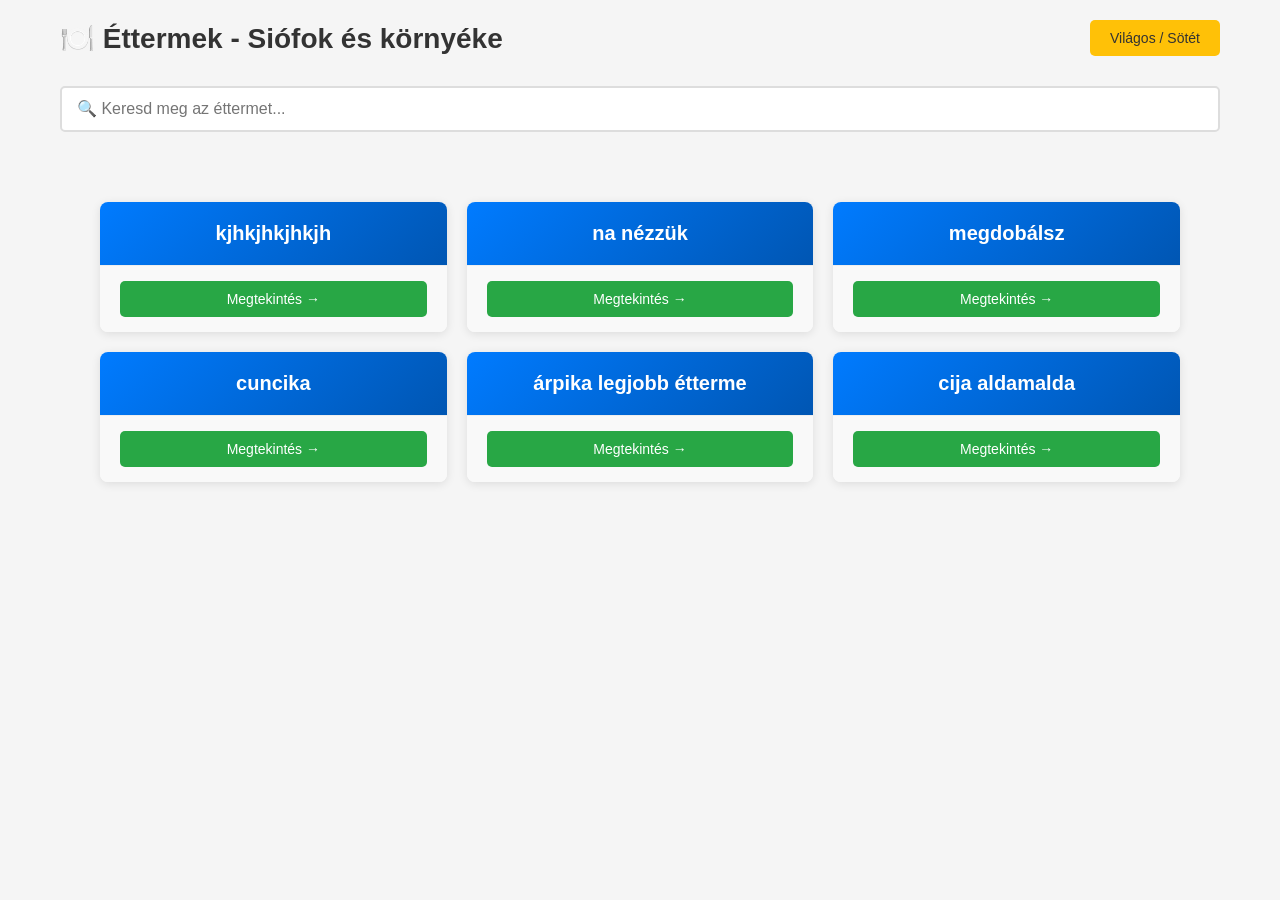
==== index.html @ 2e68f977 "Add files via upload" ====
<!DOCTYPE html>
<html lang="hu">
<head>
    <meta charset="UTF-8">
    <meta name="viewport" content="width=device-width, initial-scale=1.0">
    <title>Éttermek</title>
    <style>
        * {
            margin: 0;
            padding: 0;
            box-sizing: border-box;
        }

        body {
            font-family: 'Segoe UI', Tahoma, Geneva, Verdana, sans-serif;
            background-color: #f5f5f5;
            color: #333;
            transition: background-color 0.3s ease, color 0.3s ease;
        }

        body.dark-mode {
            background-color: #1e1e1e;
            color: #f5f5f5;
        }

        .container {
            max-width: 1200px;
            margin: 0 auto;
            padding: 20px;
        }

        .header {
            display: flex;
            justify-content: space-between;
            align-items: center;
            margin-bottom: 30px;
            gap: 10px;
        }

        .header h1 {
            font-size: 28px;
        }

        .button-group {
            display: flex;
            gap: 10px;
        }

        button {
            padding: 10px 20px;
            border: none;
            border-radius: 5px;
            cursor: pointer;
            font-size: 14px;
            transition: background-color 0.3s ease;
        }

        .btn-warning {
            background-color: #ffc107;
            color: #333;
        }

        .btn-warning:hover {
            background-color: #e0a800;
        }

        body.dark-mode .btn-warning {
            background-color: #444;
            color: #ffc107;
        }

        body.dark-mode .btn-warning:hover {
            background-color: #555;
        }

        .search-container {
            margin-bottom: 30px;
        }

        .search-input {
            width: 100%;
            padding: 12px 15px;
            font-size: 16px;
            border: 2px solid #ddd;
            border-radius: 5px;
            transition: border-color 0.3s ease;
        }

        body.dark-mode .search-input {
            background-color: #333;
            border-color: #444;
            color: #f5f5f5;
        }

        .search-input:focus {
            outline: none;
            border-color: #007bff;
        }

        .restaurants-grid {
            display: grid;
            grid-template-columns: repeat(auto-fill, minmax(300px, 1fr));
            gap: 20px;
            margin-bottom: 30px;
        }

        .restaurant-card {
            background: white;
            border-radius: 8px;
            overflow: hidden;
            box-shadow: 0 2px 10px rgba(0, 0, 0, 0.1);
            transition: transform 0.3s ease, box-shadow 0.3s ease;
            cursor: pointer;
        }

        .restaurant-card:hover {
            transform: translateY(-5px);
            box-shadow: 0 5px 20px rgba(0, 0, 0, 0.2);
        }

        body.dark-mode .restaurant-card {
            background-color: #2a2a2a;
            box-shadow: 0 2px 10px rgba(0, 0, 0, 0.5);
        }

        body.dark-mode .restaurant-card:hover {
            box-shadow: 0 5px 20px rgba(0, 0, 0, 0.7);
        }

        .restaurant-card-header {
            background: linear-gradient(135deg, #007bff 0%, #0056b3 100%);
            color: white;
            padding: 20px;
            text-align: center;
        }

        body.dark-mode .restaurant-card-header {
            background: linear-gradient(135deg, #0056b3 0%, #003d82 100%);
        }

        .restaurant-card-header h3 {
            font-size: 20px;
        }

        .restaurant-card-footer {
            padding: 15px 20px;
            background-color: #f9f9f9;
            text-align: center;
            border-top: 1px solid #eee;
        }

        body.dark-mode .restaurant-card-footer {
            background-color: #333;
            border-top-color: #444;
        }

        .btn-view {
            background-color: #28a745;
            color: white;
            width: 100%;
        }

        .btn-view:hover {
            background-color: #218838;
        }

        body.dark-mode .btn-view {
            background-color: #1e7e34;
        }

        body.dark-mode .btn-view:hover {
            background-color: #155724;
        }

        .loading {
            text-align: center;
            padding: 40px;
            font-size: 18px;
        }

        .error {
            background-color: #f8d7da;
            color: #721c24;
            padding: 15px;
            border-radius: 5px;
            margin-bottom: 20px;
        }

        body.dark-mode .error {
            background-color: #5a1e21;
            color: #f5b6bb;
        }

        .no-restaurants {
            text-align: center;
            padding: 40px;
            color: #999;
            font-size: 18px;
        }

        body.dark-mode .no-restaurants {
            color: #aaa;
        }
    </style>
</head>
<body>
    <div class="container">
        <div class="header">
            <h1>🍽️ Éttermek - Siófok és környéke</h1>
            <div class="button-group">
                <button class="btn-warning" onclick="toggleDarkMode()" id="darkModeBtn">Világos / Sötét</button>
            </div>
        </div>

        <div class="search-container">
            <input type="text" id="searchInput" class="search-input" placeholder="🔍 Keresd meg az éttermet...">
        </div>

        <div id="restaurantsList" class="loading">Éttermek betöltésben...</div>
    </div>

    <script>
        let allRestaurants = [];

        // Dark mode kezelés
        function toggleDarkMode() {
            document.body.classList.toggle('dark-mode');
            localStorage.setItem('darkMode', document.body.classList.contains('dark-mode'));
            updateDarkModeButton();
        }

        // Dark mode gomb szöveg frissítése
        function updateDarkModeButton() {
            const btn = document.getElementById('darkModeBtn');
            if (document.body.classList.contains('dark-mode')) {
                btn.textContent = 'Világos / Sötét';
            } else {
                btn.textContent = 'Világos / Sötét';
            }
        }

        // Dark mode betöltés indításnál
        if (localStorage.getItem('darkMode') === 'true') {
            document.body.classList.add('dark-mode');
        }
        updateDarkModeButton();

        // Keresés
        function filterRestaurants() {
            const searchTerm = document.getElementById('searchInput').value.toLowerCase();
            const filtered = allRestaurants.filter(restaurant =>
                restaurant.name.toLowerCase().includes(searchTerm)
            );
            displayRestaurants(filtered);
        }

        // Éttermek megjelenítése
        function displayRestaurants(restaurants) {
            const list = document.getElementById('restaurantsList');

            if (restaurants.length === 0) {
                list.innerHTML = '<div class="no-restaurants">Nincs találat.</div>';
                return;
            }

            let html = '<div class="restaurants-grid">';
            restaurants.forEach(restaurant => {
                html += `
                    <div class="restaurant-card" onclick="goToRestaurant(${restaurant.id})">
                        <div class="restaurant-card-header">
                            <h3>${restaurant.name}</h3>
                        </div>
                        <div class="restaurant-card-footer">
                            <button class="btn-view">Megtekintés →</button>
                        </div>
                    </div>
                `;
            });
            html += '</div>';

            list.innerHTML = html;
        }

        // Éttermek betöltése
        async function loadRestaurants() {
            try {
                const response = await fetch('restaurants.json');
                if (!response.ok) {
                    throw new Error('restaurants.json nem található!');
                }

                allRestaurants = await response.json();
                console.log('Betöltött éttermek:', allRestaurants);

                if (!Array.isArray(allRestaurants) || allRestaurants.length === 0) {
                    document.getElementById('restaurantsList').innerHTML = '<div class="no-restaurants">Nincs még étterem.</div>';
                    return;
                }

                displayRestaurants(allRestaurants);

            } catch (error) {
                console.error('Hiba:', error);
                document.getElementById('restaurantsList').innerHTML = `<div class="error">Hiba az éttermek betöltésekor: ${error.message}</div>`;
            }
        }

        // Étterem megtekintése
        function goToRestaurant(id) {
            window.location.href = `restaurant.html?id=${id}`;
        }

        // Keresési mező eseménye
        document.getElementById('searchInput').addEventListener('input', filterRestaurants);

        // Oldal betöltésénél az éttermeket töltjük be
        loadRestaurants();
    </script>
</body>
</html>
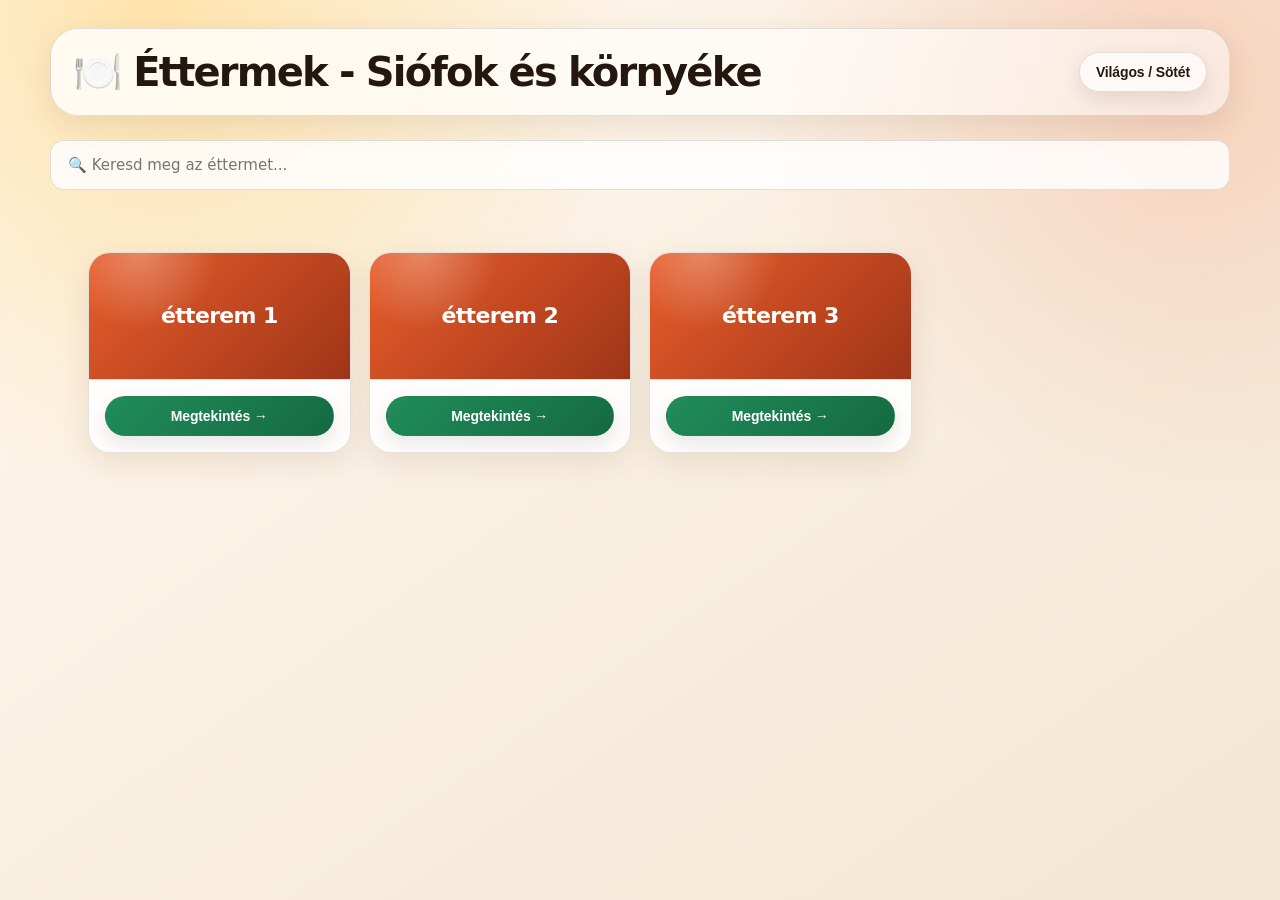
==== commit 71067f0f: "Update index.html" ====
--- a/index.html
+++ b/index.html
@@ -5,202 +5,498 @@
     <meta name="viewport" content="width=device-width, initial-scale=1.0">
     <title>Éttermek</title>
     <style>
+
+        :root {
+            --bg: #fff8ef;
+            --bg-2: #f3e6d2;
+            --card: rgba(255, 255, 255, 0.86);
+            --card-solid: #ffffff;
+            --text: #24170f;
+            --muted: #7b6758;
+            --line: rgba(74, 48, 28, 0.14);
+            --brand: #e85d2a;
+            --brand-2: #ffb000;
+            --brand-dark: #9f3518;
+            --good: #218c5a;
+            --bad: #ce3d35;
+            --warning: #f6c14b;
+            --shadow: 0 18px 50px rgba(65, 38, 15, 0.13);
+            --shadow-soft: 0 10px 30px rgba(65, 38, 15, 0.09);
+            --radius: 22px;
+            --radius-sm: 14px;
+        }
+
         * {
             margin: 0;
             padding: 0;
             box-sizing: border-box;
         }
 
+        html {
+            scroll-behavior: smooth;
+        }
+
         body {
-            font-family: 'Segoe UI', Tahoma, Geneva, Verdana, sans-serif;
-            background-color: #f5f5f5;
-            color: #333;
-            transition: background-color 0.3s ease, color 0.3s ease;
+            min-height: 100vh;
+            font-family: Inter, ui-sans-serif, system-ui, -apple-system, BlinkMacSystemFont, 'Segoe UI', sans-serif;
+            background:
+                radial-gradient(circle at 12% 0%, rgba(255, 176, 0, 0.28), transparent 34%),
+                radial-gradient(circle at 92% 8%, rgba(232, 93, 42, 0.20), transparent 30%),
+                linear-gradient(145deg, var(--bg), var(--bg-2));
+            color: var(--text);
+            transition: background-color 0.25s ease, color 0.25s ease;
         }
 
         body.dark-mode {
-            background-color: #1e1e1e;
-            color: #f5f5f5;
+            --bg: #11100f;
+            --bg-2: #201812;
+            --card: rgba(33, 28, 24, 0.86);
+            --card-solid: #211c18;
+            --text: #fff4e6;
+            --muted: #c4ad96;
+            --line: rgba(255, 244, 230, 0.14);
+            --brand: #ff7443;
+            --brand-2: #ffc24d;
+            --brand-dark: #ff8a5b;
+            --good: #4ec783;
+            --bad: #ff6b5f;
+            --warning: #f6c14b;
+            background:
+                radial-gradient(circle at 12% 0%, rgba(255, 176, 0, 0.13), transparent 34%),
+                radial-gradient(circle at 92% 8%, rgba(232, 93, 42, 0.16), transparent 30%),
+                linear-gradient(145deg, var(--bg), var(--bg-2));
+            color: var(--text);
+        }
+
+        body::before {
+            content: '';
+            position: fixed;
+            inset: 0;
+            pointer-events: none;
+            background-image: linear-gradient(rgba(255,255,255,0.07) 1px, transparent 1px), linear-gradient(90deg, rgba(255,255,255,0.06) 1px, transparent 1px);
+            background-size: 46px 46px;
+            mask-image: linear-gradient(to bottom, rgba(0,0,0,0.35), transparent 70%);
         }
 
         .container {
-            max-width: 1200px;
+            width: min(1180px, calc(100% - 32px));
             margin: 0 auto;
-            padding: 20px;
+            padding: 28px 0 56px;
+            position: relative;
         }
 
         .header {
             display: flex;
             justify-content: space-between;
             align-items: center;
-            margin-bottom: 30px;
-            gap: 10px;
+            gap: 16px;
+            margin-bottom: 24px;
+            padding: 22px;
+            border: 1px solid var(--line);
+            border-radius: calc(var(--radius) + 6px);
+            background: linear-gradient(135deg, rgba(255,255,255,0.82), rgba(255,255,255,0.48));
+            box-shadow: var(--shadow-soft);
+            backdrop-filter: blur(16px);
+        }
+
+        body.dark-mode .header {
+            background: linear-gradient(135deg, rgba(45,38,32,0.86), rgba(34,27,22,0.62));
         }
 
         .header h1 {
-            font-size: 28px;
-        }
-
-        .button-group {
+            font-size: clamp(24px, 4vw, 40px);
+            line-height: 1.05;
+            letter-spacing: -0.045em;
+            font-weight: 900;
+        }
+
+        .button-group, .restaurant-actions {
             display: flex;
             gap: 10px;
-        }
-
-        button {
-            padding: 10px 20px;
-            border: none;
-            border-radius: 5px;
+            flex-wrap: wrap;
+            justify-content: flex-end;
+        }
+
+        button, .back-btn, .dark-mode-toggle {
+            appearance: none;
+            padding: 11px 16px;
+            border: 1px solid transparent;
+            border-radius: 999px;
             cursor: pointer;
             font-size: 14px;
-            transition: background-color 0.3s ease;
-        }
-
-        .btn-warning {
-            background-color: #ffc107;
-            color: #333;
-        }
-
-        .btn-warning:hover {
-            background-color: #e0a800;
-        }
-
-        body.dark-mode .btn-warning {
-            background-color: #444;
-            color: #ffc107;
-        }
-
-        body.dark-mode .btn-warning:hover {
-            background-color: #555;
+            font-weight: 800;
+            letter-spacing: -0.01em;
+            transition: transform 0.18s ease, box-shadow 0.18s ease, background-color 0.18s ease, border-color 0.18s ease;
+            box-shadow: 0 8px 20px rgba(36, 23, 15, 0.10);
+        }
+
+        button:hover, .back-btn:hover, .dark-mode-toggle:hover {
+            transform: translateY(-1px);
+            box-shadow: 0 12px 26px rgba(36, 23, 15, 0.15);
+        }
+
+        button:active, .back-btn:active, .dark-mode-toggle:active {
+            transform: translateY(0);
+        }
+
+        .btn-primary, .back-btn {
+            background: linear-gradient(135deg, var(--brand), var(--brand-dark));
+            color: #fff;
+        }
+
+        .btn-primary:hover, .back-btn:hover,
+        body.dark-mode .btn-primary:hover, body.dark-mode .back-btn:hover {
+            background: linear-gradient(135deg, var(--brand-dark), var(--brand));
+        }
+
+        .btn-success, .btn-view {
+            background: linear-gradient(135deg, var(--good), #146a42);
+            color: #fff;
+        }
+
+        .btn-success:hover, .btn-view:hover,
+        body.dark-mode .btn-success:hover, body.dark-mode .btn-view:hover {
+            background: linear-gradient(135deg, #146a42, var(--good));
+        }
+
+        .btn-danger {
+            background: linear-gradient(135deg, var(--bad), #96241f);
+            color: #fff;
+        }
+
+        .btn-danger:hover, body.dark-mode .btn-danger:hover {
+            background: linear-gradient(135deg, #96241f, var(--bad));
+        }
+
+        .btn-warning, .dark-mode-toggle {
+            background: rgba(255, 255, 255, 0.72);
+            color: var(--text);
+            border-color: var(--line);
+        }
+
+        .btn-warning:hover, .dark-mode-toggle:hover,
+        body.dark-mode .btn-warning:hover, body.dark-mode .dark-mode-toggle:hover {
+            background: rgba(255, 194, 77, 0.22);
+            color: var(--text);
+        }
+
+        body.dark-mode .btn-warning, body.dark-mode .dark-mode-toggle {
+            background: rgba(255, 255, 255, 0.08);
+            color: var(--text);
+            border-color: var(--line);
         }
 
         .search-container {
-            margin-bottom: 30px;
-        }
-
-        .search-input {
+            margin-bottom: 24px;
+        }
+
+        .search-input,
+        input[type="text"],
+        input[type="email"],
+        input[type="tel"],
+        textarea {
             width: 100%;
-            padding: 12px 15px;
-            font-size: 16px;
-            border: 2px solid #ddd;
-            border-radius: 5px;
-            transition: border-color 0.3s ease;
-        }
-
-        body.dark-mode .search-input {
-            background-color: #333;
-            border-color: #444;
-            color: #f5f5f5;
-        }
-
-        .search-input:focus {
+            padding: 15px 17px;
+            border: 1px solid var(--line);
+            border-radius: var(--radius-sm);
+            background: rgba(255, 255, 255, 0.82);
+            color: var(--text);
+            font-family: inherit;
+            font-size: 15px;
             outline: none;
-            border-color: #007bff;
+            transition: border-color 0.18s ease, box-shadow 0.18s ease, background 0.18s ease;
+            box-shadow: inset 0 1px 0 rgba(255,255,255,0.7);
+        }
+
+        body.dark-mode .search-input,
+        body.dark-mode input[type="text"],
+        body.dark-mode input[type="email"],
+        body.dark-mode input[type="tel"],
+        body.dark-mode textarea {
+            background: rgba(255, 255, 255, 0.075);
+            color: var(--text);
+            border-color: var(--line);
+            box-shadow: none;
+        }
+
+        .search-input:focus,
+        input[type="text"]:focus,
+        input[type="email"]:focus,
+        input[type="tel"]:focus,
+        textarea:focus {
+            border-color: rgba(232, 93, 42, 0.72);
+            box-shadow: 0 0 0 4px rgba(232, 93, 42, 0.12);
+        }
+
+        textarea {
+            resize: vertical;
+            min-height: 150px;
+            line-height: 1.65;
         }
 
         .restaurants-grid {
             display: grid;
-            grid-template-columns: repeat(auto-fill, minmax(300px, 1fr));
-            gap: 20px;
+            grid-template-columns: repeat(auto-fill, minmax(260px, 1fr));
+            gap: 18px;
             margin-bottom: 30px;
         }
 
+        .restaurant-card,
+        .form-container,
+        .restaurants-list,
+        .restaurant-info,
+        .no-data,
+        .info-box {
+            border: 1px solid var(--line);
+            border-radius: var(--radius);
+            background: var(--card);
+            box-shadow: var(--shadow-soft);
+            backdrop-filter: blur(14px);
+        }
+
         .restaurant-card {
-            background: white;
-            border-radius: 8px;
             overflow: hidden;
-            box-shadow: 0 2px 10px rgba(0, 0, 0, 0.1);
-            transition: transform 0.3s ease, box-shadow 0.3s ease;
             cursor: pointer;
+            transition: transform 0.2s ease, box-shadow 0.2s ease, border-color 0.2s ease;
         }
 
         .restaurant-card:hover {
             transform: translateY(-5px);
-            box-shadow: 0 5px 20px rgba(0, 0, 0, 0.2);
-        }
-
-        body.dark-mode .restaurant-card {
-            background-color: #2a2a2a;
-            box-shadow: 0 2px 10px rgba(0, 0, 0, 0.5);
-        }
-
-        body.dark-mode .restaurant-card:hover {
-            box-shadow: 0 5px 20px rgba(0, 0, 0, 0.7);
+            box-shadow: var(--shadow);
+            border-color: rgba(232, 93, 42, 0.34);
+        }
+
+        body.dark-mode .restaurant-card,
+        body.dark-mode .form-container,
+        body.dark-mode .restaurants-list,
+        body.dark-mode .restaurant-info,
+        body.dark-mode .no-data,
+        body.dark-mode .info-box {
+            background: var(--card);
+            box-shadow: 0 18px 50px rgba(0, 0, 0, 0.26);
         }
 
         .restaurant-card-header {
-            background: linear-gradient(135deg, #007bff 0%, #0056b3 100%);
-            color: white;
-            padding: 20px;
+            min-height: 126px;
+            display: flex;
+            align-items: center;
+            justify-content: center;
             text-align: center;
+            padding: 24px;
+            color: #fff;
+            background:
+                radial-gradient(circle at 20% 0%, rgba(255,255,255,0.28), transparent 32%),
+                linear-gradient(135deg, var(--brand), var(--brand-dark));
         }
 
         body.dark-mode .restaurant-card-header {
-            background: linear-gradient(135deg, #0056b3 0%, #003d82 100%);
+            background:
+                radial-gradient(circle at 20% 0%, rgba(255,255,255,0.18), transparent 32%),
+                linear-gradient(135deg, #8a2f1a, #3a1c12);
         }
 
         .restaurant-card-header h3 {
-            font-size: 20px;
+            font-size: 22px;
+            line-height: 1.1;
+            letter-spacing: -0.03em;
+            font-weight: 900;
         }
 
         .restaurant-card-footer {
-            padding: 15px 20px;
-            background-color: #f9f9f9;
+            padding: 16px;
+            background: rgba(255, 255, 255, 0.50);
+            border-top: 1px solid var(--line);
             text-align: center;
-            border-top: 1px solid #eee;
         }
 
         body.dark-mode .restaurant-card-footer {
-            background-color: #333;
-            border-top-color: #444;
+            background: rgba(255, 255, 255, 0.045);
+            border-top-color: var(--line);
         }
 
         .btn-view {
-            background-color: #28a745;
-            color: white;
             width: 100%;
         }
 
-        .btn-view:hover {
-            background-color: #218838;
-        }
-
-        body.dark-mode .btn-view {
-            background-color: #1e7e34;
-        }
-
-        body.dark-mode .btn-view:hover {
-            background-color: #155724;
-        }
-
-        .loading {
+        .form-container,
+        .restaurants-list,
+        .restaurant-info,
+        .no-data,
+        .info-box {
+            padding: 22px;
+            margin-bottom: 24px;
+        }
+
+        .form-container h2,
+        .restaurants-list h2,
+        .menu-section h2 {
+            margin-bottom: 18px;
+            font-size: 24px;
+            letter-spacing: -0.035em;
+            font-weight: 900;
+        }
+
+        .form-group {
+            margin-bottom: 15px;
+        }
+
+        label {
+            display: block;
+            margin-bottom: 7px;
+            color: var(--muted);
+            font-weight: 800;
+            font-size: 13px;
+            text-transform: uppercase;
+            letter-spacing: 0.045em;
+        }
+
+        .restaurant-item {
+            display: flex;
+            justify-content: space-between;
+            align-items: center;
+            gap: 16px;
+            padding: 16px;
+            border: 1px solid var(--line);
+            border-radius: var(--radius-sm);
+            margin-bottom: 12px;
+            background: rgba(255, 255, 255, 0.56);
+            border-left: 6px solid var(--brand);
+        }
+
+        body.dark-mode .restaurant-item {
+            background: rgba(255, 255, 255, 0.055);
+            border-left-color: var(--brand);
+        }
+
+        .restaurant-info h1 {
+            margin-bottom: 18px;
+            font-size: clamp(30px, 5vw, 48px);
+            line-height: 1;
+            letter-spacing: -0.055em;
+            font-weight: 950;
+        }
+
+        .restaurant-info h3 {
+            margin-bottom: 6px;
+            font-size: 19px;
+            letter-spacing: -0.02em;
+        }
+
+        .restaurant-info p,
+        .restaurant-info p {
+            margin-bottom: 10px;
+            color: var(--muted);
+            font-size: 15px;
+        }
+
+        .restaurant-info strong {
+            color: var(--text);
+        }
+
+        .menu-section {
+            margin-top: 22px;
+        }
+
+        .menu-section h2 {
+            padding-bottom: 12px;
+            border-bottom: 2px solid rgba(232, 93, 42, 0.35);
+        }
+
+        body.dark-mode .menu-section h2 {
+            border-bottom-color: rgba(255, 116, 67, 0.35);
+        }
+
+        .menu-content {
+            white-space: pre-wrap;
+            word-wrap: break-word;
+            line-height: 1.85;
+            padding: 18px;
+            border-radius: var(--radius-sm);
+            border: 1px solid var(--line);
+            border-left: 6px solid var(--brand);
+            background: rgba(255, 255, 255, 0.64);
+            color: var(--text);
+            font-family: ui-monospace, SFMono-Regular, Menlo, Consolas, monospace;
+            font-size: 14px;
+        }
+
+        body.dark-mode .menu-content {
+            background: rgba(255, 255, 255, 0.055);
+            border-left-color: var(--brand);
+        }
+
+        .loading,
+        .no-restaurants,
+        .no-data {
             text-align: center;
-            padding: 40px;
-            font-size: 18px;
+            padding: 38px;
+            color: var(--muted);
+            font-size: 17px;
         }
 
         .error {
-            background-color: #f8d7da;
-            color: #721c24;
-            padding: 15px;
-            border-radius: 5px;
+            padding: 15px 17px;
+            border: 1px solid rgba(206, 61, 53, 0.25);
+            border-radius: var(--radius-sm);
+            background: rgba(206, 61, 53, 0.10);
+            color: var(--bad);
             margin-bottom: 20px;
-        }
-
-        body.dark-mode .error {
-            background-color: #5a1e21;
-            color: #f5b6bb;
-        }
-
-        .no-restaurants {
-            text-align: center;
-            padding: 40px;
-            color: #999;
-            font-size: 18px;
-        }
-
-        body.dark-mode .no-restaurants {
-            color: #aaa;
-        }
+            font-weight: 700;
+        }
+
+        .success-message {
+            display: none;
+            padding: 14px 16px;
+            border-radius: var(--radius-sm);
+            margin-bottom: 18px;
+            background: rgba(33, 140, 90, 0.13);
+            color: var(--good);
+            border: 1px solid rgba(33, 140, 90, 0.22);
+            font-weight: 800;
+        }
+
+        .info-box {
+            color: var(--muted);
+            border-left: 6px solid var(--brand-2);
+            line-height: 1.65;
+        }
+
+        .info-box strong {
+            color: var(--text);
+        }
+
+        @media (max-width: 720px) {
+            .container {
+                width: min(100% - 22px, 1180px);
+                padding-top: 14px;
+            }
+
+            .header {
+                align-items: stretch;
+                flex-direction: column;
+                padding: 18px;
+                border-radius: 20px;
+            }
+
+            .button-group, .restaurant-actions {
+                width: 100%;
+            }
+
+            button, .back-btn, .dark-mode-toggle {
+                flex: 1;
+                padding: 12px 14px;
+            }
+
+            .restaurants-grid {
+                grid-template-columns: 1fr;
+            }
+
+            .restaurant-item {
+                align-items: stretch;
+                flex-direction: column;
+            }
+        }
+
     </style>
 </head>
 <body>
@@ -317,4 +613,4 @@
         loadRestaurants();
     </script>
 </body>
-</html>+</html>
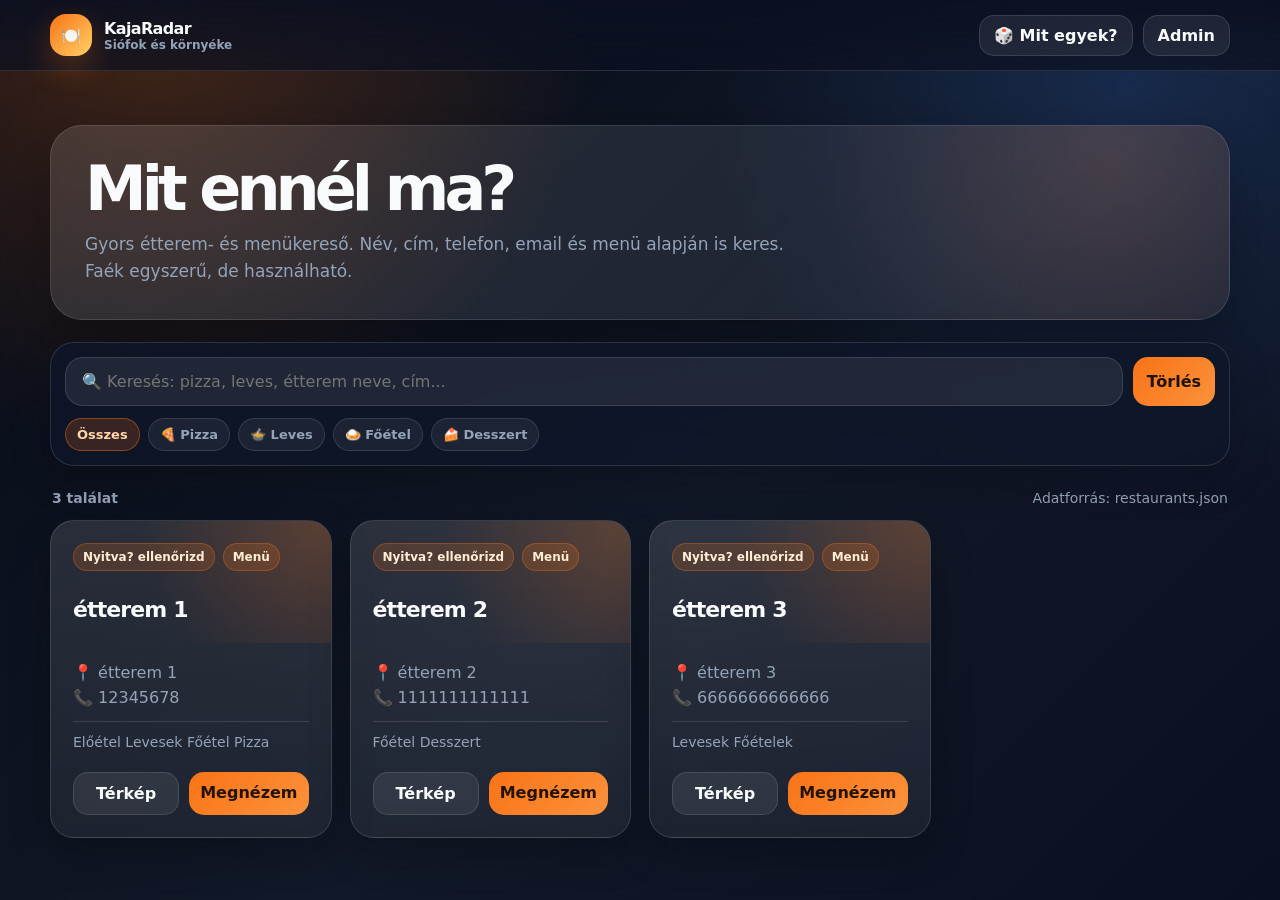
==== commit 4e2dc020: "Update index.html" ====
--- a/index.html
+++ b/index.html
@@ -1,616 +1,334 @@
 <!DOCTYPE html>
 <html lang="hu">
 <head>
-    <meta charset="UTF-8">
-    <meta name="viewport" content="width=device-width, initial-scale=1.0">
-    <title>Éttermek</title>
-    <style>
-
-        :root {
-            --bg: #fff8ef;
-            --bg-2: #f3e6d2;
-            --card: rgba(255, 255, 255, 0.86);
-            --card-solid: #ffffff;
-            --text: #24170f;
-            --muted: #7b6758;
-            --line: rgba(74, 48, 28, 0.14);
-            --brand: #e85d2a;
-            --brand-2: #ffb000;
-            --brand-dark: #9f3518;
-            --good: #218c5a;
-            --bad: #ce3d35;
-            --warning: #f6c14b;
-            --shadow: 0 18px 50px rgba(65, 38, 15, 0.13);
-            --shadow-soft: 0 10px 30px rgba(65, 38, 15, 0.09);
-            --radius: 22px;
-            --radius-sm: 14px;
-        }
-
-        * {
-            margin: 0;
-            padding: 0;
-            box-sizing: border-box;
-        }
-
-        html {
-            scroll-behavior: smooth;
-        }
-
-        body {
-            min-height: 100vh;
-            font-family: Inter, ui-sans-serif, system-ui, -apple-system, BlinkMacSystemFont, 'Segoe UI', sans-serif;
-            background:
-                radial-gradient(circle at 12% 0%, rgba(255, 176, 0, 0.28), transparent 34%),
-                radial-gradient(circle at 92% 8%, rgba(232, 93, 42, 0.20), transparent 30%),
-                linear-gradient(145deg, var(--bg), var(--bg-2));
-            color: var(--text);
-            transition: background-color 0.25s ease, color 0.25s ease;
-        }
-
-        body.dark-mode {
-            --bg: #11100f;
-            --bg-2: #201812;
-            --card: rgba(33, 28, 24, 0.86);
-            --card-solid: #211c18;
-            --text: #fff4e6;
-            --muted: #c4ad96;
-            --line: rgba(255, 244, 230, 0.14);
-            --brand: #ff7443;
-            --brand-2: #ffc24d;
-            --brand-dark: #ff8a5b;
-            --good: #4ec783;
-            --bad: #ff6b5f;
-            --warning: #f6c14b;
-            background:
-                radial-gradient(circle at 12% 0%, rgba(255, 176, 0, 0.13), transparent 34%),
-                radial-gradient(circle at 92% 8%, rgba(232, 93, 42, 0.16), transparent 30%),
-                linear-gradient(145deg, var(--bg), var(--bg-2));
-            color: var(--text);
-        }
-
-        body::before {
-            content: '';
-            position: fixed;
-            inset: 0;
-            pointer-events: none;
-            background-image: linear-gradient(rgba(255,255,255,0.07) 1px, transparent 1px), linear-gradient(90deg, rgba(255,255,255,0.06) 1px, transparent 1px);
-            background-size: 46px 46px;
-            mask-image: linear-gradient(to bottom, rgba(0,0,0,0.35), transparent 70%);
-        }
-
-        .container {
-            width: min(1180px, calc(100% - 32px));
-            margin: 0 auto;
-            padding: 28px 0 56px;
-            position: relative;
-        }
-
-        .header {
-            display: flex;
-            justify-content: space-between;
-            align-items: center;
-            gap: 16px;
-            margin-bottom: 24px;
-            padding: 22px;
-            border: 1px solid var(--line);
-            border-radius: calc(var(--radius) + 6px);
-            background: linear-gradient(135deg, rgba(255,255,255,0.82), rgba(255,255,255,0.48));
-            box-shadow: var(--shadow-soft);
-            backdrop-filter: blur(16px);
-        }
-
-        body.dark-mode .header {
-            background: linear-gradient(135deg, rgba(45,38,32,0.86), rgba(34,27,22,0.62));
-        }
-
-        .header h1 {
-            font-size: clamp(24px, 4vw, 40px);
-            line-height: 1.05;
-            letter-spacing: -0.045em;
-            font-weight: 900;
-        }
-
-        .button-group, .restaurant-actions {
-            display: flex;
-            gap: 10px;
-            flex-wrap: wrap;
-            justify-content: flex-end;
-        }
-
-        button, .back-btn, .dark-mode-toggle {
-            appearance: none;
-            padding: 11px 16px;
-            border: 1px solid transparent;
-            border-radius: 999px;
-            cursor: pointer;
-            font-size: 14px;
-            font-weight: 800;
-            letter-spacing: -0.01em;
-            transition: transform 0.18s ease, box-shadow 0.18s ease, background-color 0.18s ease, border-color 0.18s ease;
-            box-shadow: 0 8px 20px rgba(36, 23, 15, 0.10);
-        }
-
-        button:hover, .back-btn:hover, .dark-mode-toggle:hover {
-            transform: translateY(-1px);
-            box-shadow: 0 12px 26px rgba(36, 23, 15, 0.15);
-        }
-
-        button:active, .back-btn:active, .dark-mode-toggle:active {
-            transform: translateY(0);
-        }
-
-        .btn-primary, .back-btn {
-            background: linear-gradient(135deg, var(--brand), var(--brand-dark));
-            color: #fff;
-        }
-
-        .btn-primary:hover, .back-btn:hover,
-        body.dark-mode .btn-primary:hover, body.dark-mode .back-btn:hover {
-            background: linear-gradient(135deg, var(--brand-dark), var(--brand));
-        }
-
-        .btn-success, .btn-view {
-            background: linear-gradient(135deg, var(--good), #146a42);
-            color: #fff;
-        }
-
-        .btn-success:hover, .btn-view:hover,
-        body.dark-mode .btn-success:hover, body.dark-mode .btn-view:hover {
-            background: linear-gradient(135deg, #146a42, var(--good));
-        }
-
-        .btn-danger {
-            background: linear-gradient(135deg, var(--bad), #96241f);
-            color: #fff;
-        }
-
-        .btn-danger:hover, body.dark-mode .btn-danger:hover {
-            background: linear-gradient(135deg, #96241f, var(--bad));
-        }
-
-        .btn-warning, .dark-mode-toggle {
-            background: rgba(255, 255, 255, 0.72);
-            color: var(--text);
-            border-color: var(--line);
-        }
-
-        .btn-warning:hover, .dark-mode-toggle:hover,
-        body.dark-mode .btn-warning:hover, body.dark-mode .dark-mode-toggle:hover {
-            background: rgba(255, 194, 77, 0.22);
-            color: var(--text);
-        }
-
-        body.dark-mode .btn-warning, body.dark-mode .dark-mode-toggle {
-            background: rgba(255, 255, 255, 0.08);
-            color: var(--text);
-            border-color: var(--line);
-        }
-
-        .search-container {
-            margin-bottom: 24px;
-        }
-
-        .search-input,
-        input[type="text"],
-        input[type="email"],
-        input[type="tel"],
-        textarea {
-            width: 100%;
-            padding: 15px 17px;
-            border: 1px solid var(--line);
-            border-radius: var(--radius-sm);
-            background: rgba(255, 255, 255, 0.82);
-            color: var(--text);
-            font-family: inherit;
-            font-size: 15px;
-            outline: none;
-            transition: border-color 0.18s ease, box-shadow 0.18s ease, background 0.18s ease;
-            box-shadow: inset 0 1px 0 rgba(255,255,255,0.7);
-        }
-
-        body.dark-mode .search-input,
-        body.dark-mode input[type="text"],
-        body.dark-mode input[type="email"],
-        body.dark-mode input[type="tel"],
-        body.dark-mode textarea {
-            background: rgba(255, 255, 255, 0.075);
-            color: var(--text);
-            border-color: var(--line);
-            box-shadow: none;
-        }
-
-        .search-input:focus,
-        input[type="text"]:focus,
-        input[type="email"]:focus,
-        input[type="tel"]:focus,
-        textarea:focus {
-            border-color: rgba(232, 93, 42, 0.72);
-            box-shadow: 0 0 0 4px rgba(232, 93, 42, 0.12);
-        }
-
-        textarea {
-            resize: vertical;
-            min-height: 150px;
-            line-height: 1.65;
-        }
-
-        .restaurants-grid {
-            display: grid;
-            grid-template-columns: repeat(auto-fill, minmax(260px, 1fr));
-            gap: 18px;
-            margin-bottom: 30px;
-        }
-
-        .restaurant-card,
-        .form-container,
-        .restaurants-list,
-        .restaurant-info,
-        .no-data,
-        .info-box {
-            border: 1px solid var(--line);
-            border-radius: var(--radius);
-            background: var(--card);
-            box-shadow: var(--shadow-soft);
-            backdrop-filter: blur(14px);
-        }
-
-        .restaurant-card {
-            overflow: hidden;
-            cursor: pointer;
-            transition: transform 0.2s ease, box-shadow 0.2s ease, border-color 0.2s ease;
-        }
-
-        .restaurant-card:hover {
-            transform: translateY(-5px);
-            box-shadow: var(--shadow);
-            border-color: rgba(232, 93, 42, 0.34);
-        }
-
-        body.dark-mode .restaurant-card,
-        body.dark-mode .form-container,
-        body.dark-mode .restaurants-list,
-        body.dark-mode .restaurant-info,
-        body.dark-mode .no-data,
-        body.dark-mode .info-box {
-            background: var(--card);
-            box-shadow: 0 18px 50px rgba(0, 0, 0, 0.26);
-        }
-
-        .restaurant-card-header {
-            min-height: 126px;
-            display: flex;
-            align-items: center;
-            justify-content: center;
-            text-align: center;
-            padding: 24px;
-            color: #fff;
-            background:
-                radial-gradient(circle at 20% 0%, rgba(255,255,255,0.28), transparent 32%),
-                linear-gradient(135deg, var(--brand), var(--brand-dark));
-        }
-
-        body.dark-mode .restaurant-card-header {
-            background:
-                radial-gradient(circle at 20% 0%, rgba(255,255,255,0.18), transparent 32%),
-                linear-gradient(135deg, #8a2f1a, #3a1c12);
-        }
-
-        .restaurant-card-header h3 {
-            font-size: 22px;
-            line-height: 1.1;
-            letter-spacing: -0.03em;
-            font-weight: 900;
-        }
-
-        .restaurant-card-footer {
-            padding: 16px;
-            background: rgba(255, 255, 255, 0.50);
-            border-top: 1px solid var(--line);
-            text-align: center;
-        }
-
-        body.dark-mode .restaurant-card-footer {
-            background: rgba(255, 255, 255, 0.045);
-            border-top-color: var(--line);
-        }
-
-        .btn-view {
-            width: 100%;
-        }
-
-        .form-container,
-        .restaurants-list,
-        .restaurant-info,
-        .no-data,
-        .info-box {
-            padding: 22px;
-            margin-bottom: 24px;
-        }
-
-        .form-container h2,
-        .restaurants-list h2,
-        .menu-section h2 {
-            margin-bottom: 18px;
-            font-size: 24px;
-            letter-spacing: -0.035em;
-            font-weight: 900;
-        }
-
-        .form-group {
-            margin-bottom: 15px;
-        }
-
-        label {
-            display: block;
-            margin-bottom: 7px;
-            color: var(--muted);
-            font-weight: 800;
-            font-size: 13px;
-            text-transform: uppercase;
-            letter-spacing: 0.045em;
-        }
-
-        .restaurant-item {
-            display: flex;
-            justify-content: space-between;
-            align-items: center;
-            gap: 16px;
-            padding: 16px;
-            border: 1px solid var(--line);
-            border-radius: var(--radius-sm);
-            margin-bottom: 12px;
-            background: rgba(255, 255, 255, 0.56);
-            border-left: 6px solid var(--brand);
-        }
-
-        body.dark-mode .restaurant-item {
-            background: rgba(255, 255, 255, 0.055);
-            border-left-color: var(--brand);
-        }
-
-        .restaurant-info h1 {
-            margin-bottom: 18px;
-            font-size: clamp(30px, 5vw, 48px);
-            line-height: 1;
-            letter-spacing: -0.055em;
-            font-weight: 950;
-        }
-
-        .restaurant-info h3 {
-            margin-bottom: 6px;
-            font-size: 19px;
-            letter-spacing: -0.02em;
-        }
-
-        .restaurant-info p,
-        .restaurant-info p {
-            margin-bottom: 10px;
-            color: var(--muted);
-            font-size: 15px;
-        }
-
-        .restaurant-info strong {
-            color: var(--text);
-        }
-
-        .menu-section {
-            margin-top: 22px;
-        }
-
-        .menu-section h2 {
-            padding-bottom: 12px;
-            border-bottom: 2px solid rgba(232, 93, 42, 0.35);
-        }
-
-        body.dark-mode .menu-section h2 {
-            border-bottom-color: rgba(255, 116, 67, 0.35);
-        }
-
-        .menu-content {
-            white-space: pre-wrap;
-            word-wrap: break-word;
-            line-height: 1.85;
-            padding: 18px;
-            border-radius: var(--radius-sm);
-            border: 1px solid var(--line);
-            border-left: 6px solid var(--brand);
-            background: rgba(255, 255, 255, 0.64);
-            color: var(--text);
-            font-family: ui-monospace, SFMono-Regular, Menlo, Consolas, monospace;
-            font-size: 14px;
-        }
-
-        body.dark-mode .menu-content {
-            background: rgba(255, 255, 255, 0.055);
-            border-left-color: var(--brand);
-        }
-
-        .loading,
-        .no-restaurants,
-        .no-data {
-            text-align: center;
-            padding: 38px;
-            color: var(--muted);
-            font-size: 17px;
-        }
-
-        .error {
-            padding: 15px 17px;
-            border: 1px solid rgba(206, 61, 53, 0.25);
-            border-radius: var(--radius-sm);
-            background: rgba(206, 61, 53, 0.10);
-            color: var(--bad);
-            margin-bottom: 20px;
-            font-weight: 700;
-        }
-
-        .success-message {
-            display: none;
-            padding: 14px 16px;
-            border-radius: var(--radius-sm);
-            margin-bottom: 18px;
-            background: rgba(33, 140, 90, 0.13);
-            color: var(--good);
-            border: 1px solid rgba(33, 140, 90, 0.22);
-            font-weight: 800;
-        }
-
-        .info-box {
-            color: var(--muted);
-            border-left: 6px solid var(--brand-2);
-            line-height: 1.65;
-        }
-
-        .info-box strong {
-            color: var(--text);
-        }
-
-        @media (max-width: 720px) {
-            .container {
-                width: min(100% - 22px, 1180px);
-                padding-top: 14px;
-            }
-
-            .header {
-                align-items: stretch;
-                flex-direction: column;
-                padding: 18px;
-                border-radius: 20px;
-            }
-
-            .button-group, .restaurant-actions {
-                width: 100%;
-            }
-
-            button, .back-btn, .dark-mode-toggle {
-                flex: 1;
-                padding: 12px 14px;
-            }
-
-            .restaurants-grid {
-                grid-template-columns: 1fr;
-            }
-
-            .restaurant-item {
-                align-items: stretch;
-                flex-direction: column;
-            }
-        }
-
-    </style>
+<meta charset="UTF-8">
+<meta name="viewport" content="width=device-width, initial-scale=1.0">
+<title>Éttermek — Siófok és környéke</title>
+<style>
+:root{
+  --bg:#0b1020;
+  --bg2:#111827;
+  --card:rgba(255,255,255,.08);
+  --card2:rgba(255,255,255,.12);
+  --text:#f8fafc;
+  --muted:#94a3b8;
+  --line:rgba(255,255,255,.12);
+  --accent:#f97316;
+  --accent2:#fb923c;
+  --good:#22c55e;
+  --danger:#ef4444;
+  --shadow:0 22px 70px rgba(0,0,0,.35);
+  --radius:24px;
+}
+*{box-sizing:border-box;margin:0;padding:0}
+body{
+  font-family:Inter,system-ui,-apple-system,BlinkMacSystemFont,"Segoe UI",sans-serif;
+  min-height:100vh;
+  color:var(--text);
+  background:
+    radial-gradient(circle at 12% 0%,rgba(249,115,22,.25),transparent 28rem),
+    radial-gradient(circle at 88% 10%,rgba(59,130,246,.18),transparent 26rem),
+    linear-gradient(135deg,#070b16,#111827 55%,#0b1020);
+}
+a{color:inherit;text-decoration:none}
+button,input,textarea{font:inherit}
+.container{width:min(1180px,calc(100% - 32px));margin:0 auto;padding:28px 0 48px}
+.topbar{
+  position:sticky;top:0;z-index:50;
+  backdrop-filter:blur(18px);
+  background:linear-gradient(180deg,rgba(11,16,32,.92),rgba(11,16,32,.68));
+  border-bottom:1px solid var(--line);
+}
+.topbar-inner{
+  width:min(1180px,calc(100% - 32px));
+  margin:0 auto;
+  padding:14px 0;
+  display:flex;align-items:center;justify-content:space-between;gap:14px;
+}
+.brand{display:flex;align-items:center;gap:12px;font-weight:900;letter-spacing:-.04em}
+.logo{
+  width:42px;height:42px;border-radius:16px;
+  display:grid;place-items:center;
+  background:linear-gradient(135deg,var(--accent),#ffd166);
+  box-shadow:0 12px 30px rgba(249,115,22,.28);
+}
+.brand small{display:block;font-size:12px;font-weight:700;color:var(--muted);letter-spacing:0}
+.nav-actions{display:flex;gap:10px;align-items:center;flex-wrap:wrap}
+.btn{
+  border:1px solid var(--line);
+  border-radius:15px;
+  padding:10px 14px;
+  background:rgba(255,255,255,.08);
+  color:var(--text);
+  cursor:pointer;
+  transition:.18s ease;
+  font-weight:800;
+}
+.btn:hover{transform:translateY(-1px);background:rgba(255,255,255,.14)}
+.btn-primary{background:linear-gradient(135deg,var(--accent),var(--accent2));border:none;color:#1f1308}
+.btn-danger{background:rgba(239,68,68,.18);border-color:rgba(239,68,68,.35)}
+.hero{
+  margin:26px 0 22px;
+  padding:34px;
+  border:1px solid var(--line);
+  border-radius:32px;
+  background:
+    linear-gradient(135deg,rgba(255,255,255,.12),rgba(255,255,255,.04)),
+    radial-gradient(circle at 90% 20%,rgba(249,115,22,.16),transparent 18rem);
+  box-shadow:var(--shadow);
+}
+.hero h1{font-size:clamp(34px,5vw,62px);letter-spacing:-.08em;line-height:.95;margin-bottom:12px}
+.hero p{color:var(--muted);font-size:17px;max-width:720px;line-height:1.6}
+.search-panel{
+  position:sticky;top:72px;z-index:40;
+  margin:0 0 24px;
+  padding:14px;
+  border:1px solid var(--line);
+  border-radius:24px;
+  background:rgba(15,23,42,.78);
+  backdrop-filter:blur(18px);
+  box-shadow:0 12px 40px rgba(0,0,0,.22);
+}
+.search-row{display:grid;grid-template-columns:1fr auto;gap:10px}
+.search-input,.field,textarea{
+  width:100%;
+  border:1px solid var(--line);
+  outline:none;
+  border-radius:18px;
+  background:rgba(255,255,255,.08);
+  color:var(--text);
+  padding:14px 16px;
+}
+.search-input:focus,.field:focus,textarea:focus{border-color:rgba(249,115,22,.7);box-shadow:0 0 0 4px rgba(249,115,22,.13)}
+.chips{display:flex;flex-wrap:wrap;gap:8px;margin-top:12px}
+.chip{
+  border:1px solid var(--line);
+  color:var(--muted);
+  background:rgba(255,255,255,.06);
+  border-radius:999px;
+  padding:8px 11px;
+  cursor:pointer;
+  font-size:13px;
+  font-weight:800;
+}
+.chip:hover,.chip.active{background:rgba(249,115,22,.18);border-color:rgba(249,115,22,.42);color:#fed7aa}
+.meta-row{display:flex;justify-content:space-between;gap:14px;align-items:center;margin:14px 2px;color:var(--muted);font-size:14px}
+.grid{display:grid;grid-template-columns:repeat(auto-fill,minmax(270px,1fr));gap:18px}
+.card{
+  border:1px solid var(--line);
+  border-radius:var(--radius);
+  background:linear-gradient(180deg,rgba(255,255,255,.12),rgba(255,255,255,.06));
+  overflow:hidden;
+  box-shadow:0 14px 42px rgba(0,0,0,.24);
+  transition:.2s ease;
+}
+.card:hover{transform:translateY(-4px);border-color:rgba(249,115,22,.38)}
+.card-head{padding:22px;min-height:122px;display:flex;flex-direction:column;justify-content:space-between;background:radial-gradient(circle at 100% 0%,rgba(249,115,22,.24),transparent 12rem)}
+.badges{display:flex;gap:8px;flex-wrap:wrap;margin-bottom:12px}
+.badge{font-size:12px;font-weight:900;color:#ffedd5;background:rgba(249,115,22,.18);border:1px solid rgba(249,115,22,.32);padding:6px 9px;border-radius:999px}
+.card h3{font-size:22px;line-height:1.05;letter-spacing:-.04em}
+.card-body{padding:18px 22px;color:var(--muted);line-height:1.55}
+.preview{margin-top:10px;padding-top:10px;border-top:1px solid var(--line);font-size:14px}
+.card-actions{display:grid;grid-template-columns:1fr 1fr;gap:10px;padding:0 22px 22px}
+.action{display:block;text-align:center;border-radius:15px;padding:11px;background:rgba(255,255,255,.08);border:1px solid var(--line);font-weight:900}
+.action.primary{background:linear-gradient(135deg,var(--accent),var(--accent2));border:none;color:#241305}
+.empty,.loading,.error{
+  border:1px solid var(--line);
+  border-radius:var(--radius);
+  padding:34px;
+  text-align:center;
+  color:var(--muted);
+  background:rgba(255,255,255,.07);
+}
+.detail-card,.panel{
+  border:1px solid var(--line);
+  border-radius:32px;
+  background:linear-gradient(180deg,rgba(255,255,255,.12),rgba(255,255,255,.06));
+  box-shadow:var(--shadow);
+  overflow:hidden;
+}
+.detail-hero{padding:34px;background:radial-gradient(circle at 88% 12%,rgba(249,115,22,.22),transparent 18rem)}
+.detail-hero h1{font-size:clamp(36px,5vw,58px);letter-spacing:-.08em;line-height:.95;margin-bottom:18px}
+.info-list{display:grid;gap:10px;color:var(--muted)}
+.info-list a{color:#fed7aa;font-weight:800}
+.menu-box{padding:26px}
+.menu-box h2{font-size:26px;letter-spacing:-.05em;margin-bottom:14px}
+.menu-content{
+  white-space:pre-wrap;
+  line-height:1.85;
+  color:#e5e7eb;
+  background:rgba(0,0,0,.22);
+  border:1px solid var(--line);
+  border-radius:22px;
+  padding:22px;
+}
+.form-grid{display:grid;gap:14px}
+.form-group label{display:block;margin:0 0 7px;color:#cbd5e1;font-weight:900}
+textarea{min-height:170px;resize:vertical}
+.list{display:grid;gap:12px}
+.list-item{
+  display:grid;grid-template-columns:1fr auto;gap:14px;align-items:center;
+  padding:16px;
+  border:1px solid var(--line);
+  border-radius:20px;
+  background:rgba(255,255,255,.06);
+}
+.list-item p{color:var(--muted);font-size:14px;margin-top:4px}
+.notice{padding:16px;border-radius:20px;border:1px solid rgba(249,115,22,.28);background:rgba(249,115,22,.10);color:#fed7aa;margin-bottom:18px;line-height:1.6}
+.success{display:none;padding:14px;border-radius:18px;background:rgba(34,197,94,.14);border:1px solid rgba(34,197,94,.32);color:#bbf7d0;margin-bottom:18px}
+@media(max-width:720px){
+  .container,.topbar-inner{width:min(100% - 22px,1180px)}
+  .topbar-inner{align-items:flex-start}
+  .brand small{display:none}
+  .hero{padding:24px;border-radius:26px}
+  .search-panel{top:68px;border-radius:20px}
+  .search-row{grid-template-columns:1fr}
+  .grid{grid-template-columns:1fr}
+  .card-actions{grid-template-columns:1fr}
+  .list-item{grid-template-columns:1fr}
+  .nav-actions{justify-content:flex-end}
+}
+</style>
 </head>
 <body>
-    <div class="container">
-        <div class="header">
-            <h1>🍽️ Éttermek - Siófok és környéke</h1>
-            <div class="button-group">
-                <button class="btn-warning" onclick="toggleDarkMode()" id="darkModeBtn">Világos / Sötét</button>
-            </div>
+<header class="topbar">
+  <div class="topbar-inner">
+    <a class="brand" href="index.html"><span class="logo">🍽️</span><span>KajaRadar<small>Siófok és környéke</small></span></a>
+    <div class="nav-actions">
+      <button class="btn" onclick="randomPick()">🎲 Mit egyek?</button>
+      <a class="btn" href="admin.html">Admin</a>
+    </div>
+  </div>
+</header>
+
+<main class="container">
+  <section class="hero">
+    <h1>Mit ennél ma?</h1>
+    <p>Gyors étterem- és menükereső. Név, cím, telefon, email és menü alapján is keres. Faék egyszerű, de használható.</p>
+  </section>
+
+  <section class="search-panel">
+    <div class="search-row">
+      <input id="searchInput" class="search-input" type="search" placeholder="🔍 Keresés: pizza, leves, étterem neve, cím..." autocomplete="off">
+      <button class="btn btn-primary" onclick="clearSearch()">Törlés</button>
+    </div>
+    <div class="chips" id="chips">
+      <button class="chip" data-q="">Összes</button>
+      <button class="chip" data-q="pizza">🍕 Pizza</button>
+      <button class="chip" data-q="leves">🍲 Leves</button>
+      <button class="chip" data-q="főétel">🍛 Főétel</button>
+      <button class="chip" data-q="desszert">🍰 Desszert</button>
+    </div>
+  </section>
+
+  <div class="meta-row">
+    <strong id="resultCount">Betöltés...</strong>
+    <span>Adatforrás: restaurants.json</span>
+  </div>
+
+  <div id="restaurantsList" class="loading">Éttermek betöltésben...</div>
+</main>
+
+<script>
+let allRestaurants = [];
+let currentQuery = "";
+
+function clean(v){ return (v || "").toString(); }
+function mapLink(address){ return "https://www.google.com/maps/search/?api=1&query=" + encodeURIComponent(address || ""); }
+function telLink(phone){ return "tel:" + clean(phone).replace(/[^+0-9]/g,""); }
+function previewMenu(menu){
+  const text = clean(menu).replace(/\s+/g," ").trim();
+  return text ? text.slice(0, 120) + (text.length > 120 ? "..." : "") : "Nincs menü megadva.";
+}
+
+function filterRestaurants() {
+  const q = currentQuery.toLowerCase().trim();
+  const filtered = allRestaurants.filter(r => {
+    const blob = [r.name,r.address,r.phone,r.email,r.menu].map(clean).join(" ").toLowerCase();
+    return !q || blob.includes(q);
+  });
+  displayRestaurants(filtered);
+}
+
+function displayRestaurants(restaurants) {
+  const list = document.getElementById("restaurantsList");
+  document.getElementById("resultCount").textContent = restaurants.length + " találat";
+
+  if (!restaurants.length) {
+    list.className = "empty";
+    list.innerHTML = "Nincs találat. Próbálj másik szót.";
+    return;
+  }
+
+  list.className = "grid";
+  list.innerHTML = restaurants.map(r => `
+    <article class="card">
+      <a href="restaurant.html?id=${r.id}" class="card-head">
+        <div class="badges">
+          <span class="badge">Nyitva? ellenőrizd</span>
+          <span class="badge">Menü</span>
         </div>
-
-        <div class="search-container">
-            <input type="text" id="searchInput" class="search-input" placeholder="🔍 Keresd meg az éttermet...">
-        </div>
-
-        <div id="restaurantsList" class="loading">Éttermek betöltésben...</div>
-    </div>
-
-    <script>
-        let allRestaurants = [];
-
-        // Dark mode kezelés
-        function toggleDarkMode() {
-            document.body.classList.toggle('dark-mode');
-            localStorage.setItem('darkMode', document.body.classList.contains('dark-mode'));
-            updateDarkModeButton();
-        }
-
-        // Dark mode gomb szöveg frissítése
-        function updateDarkModeButton() {
-            const btn = document.getElementById('darkModeBtn');
-            if (document.body.classList.contains('dark-mode')) {
-                btn.textContent = 'Világos / Sötét';
-            } else {
-                btn.textContent = 'Világos / Sötét';
-            }
-        }
-
-        // Dark mode betöltés indításnál
-        if (localStorage.getItem('darkMode') === 'true') {
-            document.body.classList.add('dark-mode');
-        }
-        updateDarkModeButton();
-
-        // Keresés
-        function filterRestaurants() {
-            const searchTerm = document.getElementById('searchInput').value.toLowerCase();
-            const filtered = allRestaurants.filter(restaurant =>
-                restaurant.name.toLowerCase().includes(searchTerm)
-            );
-            displayRestaurants(filtered);
-        }
-
-        // Éttermek megjelenítése
-        function displayRestaurants(restaurants) {
-            const list = document.getElementById('restaurantsList');
-
-            if (restaurants.length === 0) {
-                list.innerHTML = '<div class="no-restaurants">Nincs találat.</div>';
-                return;
-            }
-
-            let html = '<div class="restaurants-grid">';
-            restaurants.forEach(restaurant => {
-                html += `
-                    <div class="restaurant-card" onclick="goToRestaurant(${restaurant.id})">
-                        <div class="restaurant-card-header">
-                            <h3>${restaurant.name}</h3>
-                        </div>
-                        <div class="restaurant-card-footer">
-                            <button class="btn-view">Megtekintés →</button>
-                        </div>
-                    </div>
-                `;
-            });
-            html += '</div>';
-
-            list.innerHTML = html;
-        }
-
-        // Éttermek betöltése
-        async function loadRestaurants() {
-            try {
-                const response = await fetch('restaurants.json');
-                if (!response.ok) {
-                    throw new Error('restaurants.json nem található!');
-                }
-
-                allRestaurants = await response.json();
-                console.log('Betöltött éttermek:', allRestaurants);
-
-                if (!Array.isArray(allRestaurants) || allRestaurants.length === 0) {
-                    document.getElementById('restaurantsList').innerHTML = '<div class="no-restaurants">Nincs még étterem.</div>';
-                    return;
-                }
-
-                displayRestaurants(allRestaurants);
-
-            } catch (error) {
-                console.error('Hiba:', error);
-                document.getElementById('restaurantsList').innerHTML = `<div class="error">Hiba az éttermek betöltésekor: ${error.message}</div>`;
-            }
-        }
-
-        // Étterem megtekintése
-        function goToRestaurant(id) {
-            window.location.href = `restaurant.html?id=${id}`;
-        }
-
-        // Keresési mező eseménye
-        document.getElementById('searchInput').addEventListener('input', filterRestaurants);
-
-        // Oldal betöltésénél az éttermeket töltjük be
-        loadRestaurants();
-    </script>
+        <h3>${clean(r.name)}</h3>
+      </a>
+      <div class="card-body">
+        <div>📍 ${clean(r.address) || "Nincs cím"}</div>
+        <div>📞 ${clean(r.phone) || "Nincs telefon"}</div>
+        <div class="preview">${previewMenu(r.menu)}</div>
+      </div>
+      <div class="card-actions">
+        <a class="action" target="_blank" href="${mapLink(r.address)}">Térkép</a>
+        <a class="action primary" href="restaurant.html?id=${r.id}">Megnézem</a>
+      </div>
+    </article>
+  `).join("");
+}
+
+async function loadRestaurants() {
+  try {
+    const response = await fetch("restaurants.json?cache=" + Date.now());
+    if (!response.ok) throw new Error("restaurants.json nem található!");
+    allRestaurants = await response.json();
+    if (!Array.isArray(allRestaurants)) throw new Error("A JSON nem lista.");
+    filterRestaurants();
+  } catch (error) {
+    const list = document.getElementById("restaurantsList");
+    list.className = "error";
+    list.textContent = "Hiba az éttermek betöltésekor: " + error.message;
+  }
+}
+
+function clearSearch(){
+  currentQuery = "";
+  document.getElementById("searchInput").value = "";
+  document.querySelectorAll(".chip").forEach(c=>c.classList.remove("active"));
+  document.querySelector('.chip[data-q=""]').classList.add("active");
+  filterRestaurants();
+}
+
+function randomPick(){
+  if (!allRestaurants.length) return;
+  const r = allRestaurants[Math.floor(Math.random()*allRestaurants.length)];
+  window.location.href = "restaurant.html?id=" + r.id;
+}
+
+document.getElementById("searchInput").addEventListener("input", e => {
+  currentQuery = e.target.value;
+  document.querySelectorAll(".chip").forEach(c=>c.classList.remove("active"));
+  filterRestaurants();
+});
+
+document.getElementById("chips").addEventListener("click", e => {
+  const chip = e.target.closest(".chip");
+  if (!chip) return;
+  currentQuery = chip.dataset.q || "";
+  document.getElementById("searchInput").value = currentQuery;
+  document.querySelectorAll(".chip").forEach(c=>c.classList.remove("active"));
+  chip.classList.add("active");
+  filterRestaurants();
+});
+
+document.querySelector('.chip[data-q=""]').classList.add("active");
+loadRestaurants();
+</script>
 </body>
 </html>
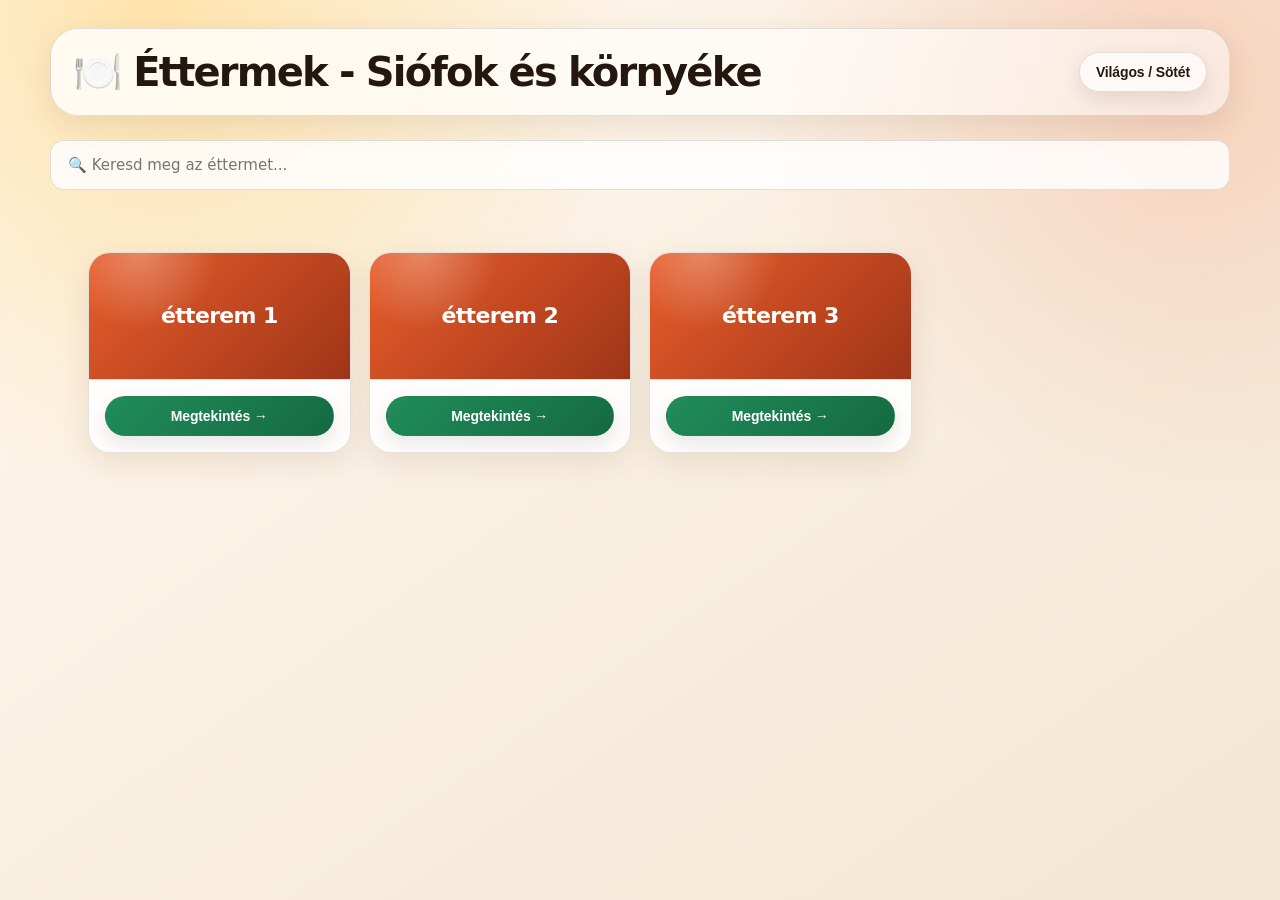
==== commit c649c0ee: "Update index.html" ====
--- a/index.html
+++ b/index.html
@@ -1,334 +1,616 @@
 <!DOCTYPE html>
 <html lang="hu">
 <head>
-<meta charset="UTF-8">
-<meta name="viewport" content="width=device-width, initial-scale=1.0">
-<title>Éttermek — Siófok és környéke</title>
-<style>
-:root{
-  --bg:#0b1020;
-  --bg2:#111827;
-  --card:rgba(255,255,255,.08);
-  --card2:rgba(255,255,255,.12);
-  --text:#f8fafc;
-  --muted:#94a3b8;
-  --line:rgba(255,255,255,.12);
-  --accent:#f97316;
-  --accent2:#fb923c;
-  --good:#22c55e;
-  --danger:#ef4444;
-  --shadow:0 22px 70px rgba(0,0,0,.35);
-  --radius:24px;
-}
-*{box-sizing:border-box;margin:0;padding:0}
-body{
-  font-family:Inter,system-ui,-apple-system,BlinkMacSystemFont,"Segoe UI",sans-serif;
-  min-height:100vh;
-  color:var(--text);
-  background:
-    radial-gradient(circle at 12% 0%,rgba(249,115,22,.25),transparent 28rem),
-    radial-gradient(circle at 88% 10%,rgba(59,130,246,.18),transparent 26rem),
-    linear-gradient(135deg,#070b16,#111827 55%,#0b1020);
-}
-a{color:inherit;text-decoration:none}
-button,input,textarea{font:inherit}
-.container{width:min(1180px,calc(100% - 32px));margin:0 auto;padding:28px 0 48px}
-.topbar{
-  position:sticky;top:0;z-index:50;
-  backdrop-filter:blur(18px);
-  background:linear-gradient(180deg,rgba(11,16,32,.92),rgba(11,16,32,.68));
-  border-bottom:1px solid var(--line);
-}
-.topbar-inner{
-  width:min(1180px,calc(100% - 32px));
-  margin:0 auto;
-  padding:14px 0;
-  display:flex;align-items:center;justify-content:space-between;gap:14px;
-}
-.brand{display:flex;align-items:center;gap:12px;font-weight:900;letter-spacing:-.04em}
-.logo{
-  width:42px;height:42px;border-radius:16px;
-  display:grid;place-items:center;
-  background:linear-gradient(135deg,var(--accent),#ffd166);
-  box-shadow:0 12px 30px rgba(249,115,22,.28);
-}
-.brand small{display:block;font-size:12px;font-weight:700;color:var(--muted);letter-spacing:0}
-.nav-actions{display:flex;gap:10px;align-items:center;flex-wrap:wrap}
-.btn{
-  border:1px solid var(--line);
-  border-radius:15px;
-  padding:10px 14px;
-  background:rgba(255,255,255,.08);
-  color:var(--text);
-  cursor:pointer;
-  transition:.18s ease;
-  font-weight:800;
-}
-.btn:hover{transform:translateY(-1px);background:rgba(255,255,255,.14)}
-.btn-primary{background:linear-gradient(135deg,var(--accent),var(--accent2));border:none;color:#1f1308}
-.btn-danger{background:rgba(239,68,68,.18);border-color:rgba(239,68,68,.35)}
-.hero{
-  margin:26px 0 22px;
-  padding:34px;
-  border:1px solid var(--line);
-  border-radius:32px;
-  background:
-    linear-gradient(135deg,rgba(255,255,255,.12),rgba(255,255,255,.04)),
-    radial-gradient(circle at 90% 20%,rgba(249,115,22,.16),transparent 18rem);
-  box-shadow:var(--shadow);
-}
-.hero h1{font-size:clamp(34px,5vw,62px);letter-spacing:-.08em;line-height:.95;margin-bottom:12px}
-.hero p{color:var(--muted);font-size:17px;max-width:720px;line-height:1.6}
-.search-panel{
-  position:sticky;top:72px;z-index:40;
-  margin:0 0 24px;
-  padding:14px;
-  border:1px solid var(--line);
-  border-radius:24px;
-  background:rgba(15,23,42,.78);
-  backdrop-filter:blur(18px);
-  box-shadow:0 12px 40px rgba(0,0,0,.22);
-}
-.search-row{display:grid;grid-template-columns:1fr auto;gap:10px}
-.search-input,.field,textarea{
-  width:100%;
-  border:1px solid var(--line);
-  outline:none;
-  border-radius:18px;
-  background:rgba(255,255,255,.08);
-  color:var(--text);
-  padding:14px 16px;
-}
-.search-input:focus,.field:focus,textarea:focus{border-color:rgba(249,115,22,.7);box-shadow:0 0 0 4px rgba(249,115,22,.13)}
-.chips{display:flex;flex-wrap:wrap;gap:8px;margin-top:12px}
-.chip{
-  border:1px solid var(--line);
-  color:var(--muted);
-  background:rgba(255,255,255,.06);
-  border-radius:999px;
-  padding:8px 11px;
-  cursor:pointer;
-  font-size:13px;
-  font-weight:800;
-}
-.chip:hover,.chip.active{background:rgba(249,115,22,.18);border-color:rgba(249,115,22,.42);color:#fed7aa}
-.meta-row{display:flex;justify-content:space-between;gap:14px;align-items:center;margin:14px 2px;color:var(--muted);font-size:14px}
-.grid{display:grid;grid-template-columns:repeat(auto-fill,minmax(270px,1fr));gap:18px}
-.card{
-  border:1px solid var(--line);
-  border-radius:var(--radius);
-  background:linear-gradient(180deg,rgba(255,255,255,.12),rgba(255,255,255,.06));
-  overflow:hidden;
-  box-shadow:0 14px 42px rgba(0,0,0,.24);
-  transition:.2s ease;
-}
-.card:hover{transform:translateY(-4px);border-color:rgba(249,115,22,.38)}
-.card-head{padding:22px;min-height:122px;display:flex;flex-direction:column;justify-content:space-between;background:radial-gradient(circle at 100% 0%,rgba(249,115,22,.24),transparent 12rem)}
-.badges{display:flex;gap:8px;flex-wrap:wrap;margin-bottom:12px}
-.badge{font-size:12px;font-weight:900;color:#ffedd5;background:rgba(249,115,22,.18);border:1px solid rgba(249,115,22,.32);padding:6px 9px;border-radius:999px}
-.card h3{font-size:22px;line-height:1.05;letter-spacing:-.04em}
-.card-body{padding:18px 22px;color:var(--muted);line-height:1.55}
-.preview{margin-top:10px;padding-top:10px;border-top:1px solid var(--line);font-size:14px}
-.card-actions{display:grid;grid-template-columns:1fr 1fr;gap:10px;padding:0 22px 22px}
-.action{display:block;text-align:center;border-radius:15px;padding:11px;background:rgba(255,255,255,.08);border:1px solid var(--line);font-weight:900}
-.action.primary{background:linear-gradient(135deg,var(--accent),var(--accent2));border:none;color:#241305}
-.empty,.loading,.error{
-  border:1px solid var(--line);
-  border-radius:var(--radius);
-  padding:34px;
-  text-align:center;
-  color:var(--muted);
-  background:rgba(255,255,255,.07);
-}
-.detail-card,.panel{
-  border:1px solid var(--line);
-  border-radius:32px;
-  background:linear-gradient(180deg,rgba(255,255,255,.12),rgba(255,255,255,.06));
-  box-shadow:var(--shadow);
-  overflow:hidden;
-}
-.detail-hero{padding:34px;background:radial-gradient(circle at 88% 12%,rgba(249,115,22,.22),transparent 18rem)}
-.detail-hero h1{font-size:clamp(36px,5vw,58px);letter-spacing:-.08em;line-height:.95;margin-bottom:18px}
-.info-list{display:grid;gap:10px;color:var(--muted)}
-.info-list a{color:#fed7aa;font-weight:800}
-.menu-box{padding:26px}
-.menu-box h2{font-size:26px;letter-spacing:-.05em;margin-bottom:14px}
-.menu-content{
-  white-space:pre-wrap;
-  line-height:1.85;
-  color:#e5e7eb;
-  background:rgba(0,0,0,.22);
-  border:1px solid var(--line);
-  border-radius:22px;
-  padding:22px;
-}
-.form-grid{display:grid;gap:14px}
-.form-group label{display:block;margin:0 0 7px;color:#cbd5e1;font-weight:900}
-textarea{min-height:170px;resize:vertical}
-.list{display:grid;gap:12px}
-.list-item{
-  display:grid;grid-template-columns:1fr auto;gap:14px;align-items:center;
-  padding:16px;
-  border:1px solid var(--line);
-  border-radius:20px;
-  background:rgba(255,255,255,.06);
-}
-.list-item p{color:var(--muted);font-size:14px;margin-top:4px}
-.notice{padding:16px;border-radius:20px;border:1px solid rgba(249,115,22,.28);background:rgba(249,115,22,.10);color:#fed7aa;margin-bottom:18px;line-height:1.6}
-.success{display:none;padding:14px;border-radius:18px;background:rgba(34,197,94,.14);border:1px solid rgba(34,197,94,.32);color:#bbf7d0;margin-bottom:18px}
-@media(max-width:720px){
-  .container,.topbar-inner{width:min(100% - 22px,1180px)}
-  .topbar-inner{align-items:flex-start}
-  .brand small{display:none}
-  .hero{padding:24px;border-radius:26px}
-  .search-panel{top:68px;border-radius:20px}
-  .search-row{grid-template-columns:1fr}
-  .grid{grid-template-columns:1fr}
-  .card-actions{grid-template-columns:1fr}
-  .list-item{grid-template-columns:1fr}
-  .nav-actions{justify-content:flex-end}
-}
-</style>
+    <meta charset="UTF-8">
+    <meta name="viewport" content="width=device-width, initial-scale=1.0">
+    <title>Éttermek</title>
+    <style>
+
+        :root {
+            --bg: #fff8ef;
+            --bg-2: #f3e6d2;
+            --card: rgba(255, 255, 255, 0.86);
+            --card-solid: #ffffff;
+            --text: #24170f;
+            --muted: #7b6758;
+            --line: rgba(74, 48, 28, 0.14);
+            --brand: #e85d2a;
+            --brand-2: #ffb000;
+            --brand-dark: #9f3518;
+            --good: #218c5a;
+            --bad: #ce3d35;
+            --warning: #f6c14b;
+            --shadow: 0 18px 50px rgba(65, 38, 15, 0.13);
+            --shadow-soft: 0 10px 30px rgba(65, 38, 15, 0.09);
+            --radius: 22px;
+            --radius-sm: 14px;
+        }
+
+        * {
+            margin: 0;
+            padding: 0;
+            box-sizing: border-box;
+        }
+
+        html {
+            scroll-behavior: smooth;
+        }
+
+        body {
+            min-height: 100vh;
+            font-family: Inter, ui-sans-serif, system-ui, -apple-system, BlinkMacSystemFont, 'Segoe UI', sans-serif;
+            background:
+                radial-gradient(circle at 12% 0%, rgba(255, 176, 0, 0.28), transparent 34%),
+                radial-gradient(circle at 92% 8%, rgba(232, 93, 42, 0.20), transparent 30%),
+                linear-gradient(145deg, var(--bg), var(--bg-2));
+            color: var(--text);
+            transition: background-color 0.25s ease, color 0.25s ease;
+        }
+
+        body.dark-mode {
+            --bg: #11100f;
+            --bg-2: #201812;
+            --card: rgba(33, 28, 24, 0.86);
+            --card-solid: #211c18;
+            --text: #fff4e6;
+            --muted: #c4ad96;
+            --line: rgba(255, 244, 230, 0.14);
+            --brand: #ff7443;
+            --brand-2: #ffc24d;
+            --brand-dark: #ff8a5b;
+            --good: #4ec783;
+            --bad: #ff6b5f;
+            --warning: #f6c14b;
+            background:
+                radial-gradient(circle at 12% 0%, rgba(255, 176, 0, 0.13), transparent 34%),
+                radial-gradient(circle at 92% 8%, rgba(232, 93, 42, 0.16), transparent 30%),
+                linear-gradient(145deg, var(--bg), var(--bg-2));
+            color: var(--text);
+        }
+
+        body::before {
+            content: '';
+            position: fixed;
+            inset: 0;
+            pointer-events: none;
+            background-image: linear-gradient(rgba(255,255,255,0.07) 1px, transparent 1px), linear-gradient(90deg, rgba(255,255,255,0.06) 1px, transparent 1px);
+            background-size: 46px 46px;
+            mask-image: linear-gradient(to bottom, rgba(0,0,0,0.35), transparent 70%);
+        }
+
+        .container {
+            width: min(1180px, calc(100% - 32px));
+            margin: 0 auto;
+            padding: 28px 0 56px;
+            position: relative;
+        }
+
+        .header {
+            display: flex;
+            justify-content: space-between;
+            align-items: center;
+            gap: 16px;
+            margin-bottom: 24px;
+            padding: 22px;
+            border: 1px solid var(--line);
+            border-radius: calc(var(--radius) + 6px);
+            background: linear-gradient(135deg, rgba(255,255,255,0.82), rgba(255,255,255,0.48));
+            box-shadow: var(--shadow-soft);
+            backdrop-filter: blur(16px);
+        }
+
+        body.dark-mode .header {
+            background: linear-gradient(135deg, rgba(45,38,32,0.86), rgba(34,27,22,0.62));
+        }
+
+        .header h1 {
+            font-size: clamp(24px, 4vw, 40px);
+            line-height: 1.05;
+            letter-spacing: -0.045em;
+            font-weight: 900;
+        }
+
+        .button-group, .restaurant-actions {
+            display: flex;
+            gap: 10px;
+            flex-wrap: wrap;
+            justify-content: flex-end;
+        }
+
+        button, .back-btn, .dark-mode-toggle {
+            appearance: none;
+            padding: 11px 16px;
+            border: 1px solid transparent;
+            border-radius: 999px;
+            cursor: pointer;
+            font-size: 14px;
+            font-weight: 800;
+            letter-spacing: -0.01em;
+            transition: transform 0.18s ease, box-shadow 0.18s ease, background-color 0.18s ease, border-color 0.18s ease;
+            box-shadow: 0 8px 20px rgba(36, 23, 15, 0.10);
+        }
+
+        button:hover, .back-btn:hover, .dark-mode-toggle:hover {
+            transform: translateY(-1px);
+            box-shadow: 0 12px 26px rgba(36, 23, 15, 0.15);
+        }
+
+        button:active, .back-btn:active, .dark-mode-toggle:active {
+            transform: translateY(0);
+        }
+
+        .btn-primary, .back-btn {
+            background: linear-gradient(135deg, var(--brand), var(--brand-dark));
+            color: #fff;
+        }
+
+        .btn-primary:hover, .back-btn:hover,
+        body.dark-mode .btn-primary:hover, body.dark-mode .back-btn:hover {
+            background: linear-gradient(135deg, var(--brand-dark), var(--brand));
+        }
+
+        .btn-success, .btn-view {
+            background: linear-gradient(135deg, var(--good), #146a42);
+            color: #fff;
+        }
+
+        .btn-success:hover, .btn-view:hover,
+        body.dark-mode .btn-success:hover, body.dark-mode .btn-view:hover {
+            background: linear-gradient(135deg, #146a42, var(--good));
+        }
+
+        .btn-danger {
+            background: linear-gradient(135deg, var(--bad), #96241f);
+            color: #fff;
+        }
+
+        .btn-danger:hover, body.dark-mode .btn-danger:hover {
+            background: linear-gradient(135deg, #96241f, var(--bad));
+        }
+
+        .btn-warning, .dark-mode-toggle {
+            background: rgba(255, 255, 255, 0.72);
+            color: var(--text);
+            border-color: var(--line);
+        }
+
+        .btn-warning:hover, .dark-mode-toggle:hover,
+        body.dark-mode .btn-warning:hover, body.dark-mode .dark-mode-toggle:hover {
+            background: rgba(255, 194, 77, 0.22);
+            color: var(--text);
+        }
+
+        body.dark-mode .btn-warning, body.dark-mode .dark-mode-toggle {
+            background: rgba(255, 255, 255, 0.08);
+            color: var(--text);
+            border-color: var(--line);
+        }
+
+        .search-container {
+            margin-bottom: 24px;
+        }
+
+        .search-input,
+        input[type="text"],
+        input[type="email"],
+        input[type="tel"],
+        textarea {
+            width: 100%;
+            padding: 15px 17px;
+            border: 1px solid var(--line);
+            border-radius: var(--radius-sm);
+            background: rgba(255, 255, 255, 0.82);
+            color: var(--text);
+            font-family: inherit;
+            font-size: 15px;
+            outline: none;
+            transition: border-color 0.18s ease, box-shadow 0.18s ease, background 0.18s ease;
+            box-shadow: inset 0 1px 0 rgba(255,255,255,0.7);
+        }
+
+        body.dark-mode .search-input,
+        body.dark-mode input[type="text"],
+        body.dark-mode input[type="email"],
+        body.dark-mode input[type="tel"],
+        body.dark-mode textarea {
+            background: rgba(255, 255, 255, 0.075);
+            color: var(--text);
+            border-color: var(--line);
+            box-shadow: none;
+        }
+
+        .search-input:focus,
+        input[type="text"]:focus,
+        input[type="email"]:focus,
+        input[type="tel"]:focus,
+        textarea:focus {
+            border-color: rgba(232, 93, 42, 0.72);
+            box-shadow: 0 0 0 4px rgba(232, 93, 42, 0.12);
+        }
+
+        textarea {
+            resize: vertical;
+            min-height: 150px;
+            line-height: 1.65;
+        }
+
+        .restaurants-grid {
+            display: grid;
+            grid-template-columns: repeat(auto-fill, minmax(260px, 1fr));
+            gap: 18px;
+            margin-bottom: 30px;
+        }
+
+        .restaurant-card,
+        .form-container,
+        .restaurants-list,
+        .restaurant-info,
+        .no-data,
+        .info-box {
+            border: 1px solid var(--line);
+            border-radius: var(--radius);
+            background: var(--card);
+            box-shadow: var(--shadow-soft);
+            backdrop-filter: blur(14px);
+        }
+
+        .restaurant-card {
+            overflow: hidden;
+            cursor: pointer;
+            transition: transform 0.2s ease, box-shadow 0.2s ease, border-color 0.2s ease;
+        }
+
+        .restaurant-card:hover {
+            transform: translateY(-5px);
+            box-shadow: var(--shadow);
+            border-color: rgba(232, 93, 42, 0.34);
+        }
+
+        body.dark-mode .restaurant-card,
+        body.dark-mode .form-container,
+        body.dark-mode .restaurants-list,
+        body.dark-mode .restaurant-info,
+        body.dark-mode .no-data,
+        body.dark-mode .info-box {
+            background: var(--card);
+            box-shadow: 0 18px 50px rgba(0, 0, 0, 0.26);
+        }
+
+        .restaurant-card-header {
+            min-height: 126px;
+            display: flex;
+            align-items: center;
+            justify-content: center;
+            text-align: center;
+            padding: 24px;
+            color: #fff;
+            background:
+                radial-gradient(circle at 20% 0%, rgba(255,255,255,0.28), transparent 32%),
+                linear-gradient(135deg, var(--brand), var(--brand-dark));
+        }
+
+        body.dark-mode .restaurant-card-header {
+            background:
+                radial-gradient(circle at 20% 0%, rgba(255,255,255,0.18), transparent 32%),
+                linear-gradient(135deg, #8a2f1a, #3a1c12);
+        }
+
+        .restaurant-card-header h3 {
+            font-size: 22px;
+            line-height: 1.1;
+            letter-spacing: -0.03em;
+            font-weight: 900;
+        }
+
+        .restaurant-card-footer {
+            padding: 16px;
+            background: rgba(255, 255, 255, 0.50);
+            border-top: 1px solid var(--line);
+            text-align: center;
+        }
+
+        body.dark-mode .restaurant-card-footer {
+            background: rgba(255, 255, 255, 0.045);
+            border-top-color: var(--line);
+        }
+
+        .btn-view {
+            width: 100%;
+        }
+
+        .form-container,
+        .restaurants-list,
+        .restaurant-info,
+        .no-data,
+        .info-box {
+            padding: 22px;
+            margin-bottom: 24px;
+        }
+
+        .form-container h2,
+        .restaurants-list h2,
+        .menu-section h2 {
+            margin-bottom: 18px;
+            font-size: 24px;
+            letter-spacing: -0.035em;
+            font-weight: 900;
+        }
+
+        .form-group {
+            margin-bottom: 15px;
+        }
+
+        label {
+            display: block;
+            margin-bottom: 7px;
+            color: var(--muted);
+            font-weight: 800;
+            font-size: 13px;
+            text-transform: uppercase;
+            letter-spacing: 0.045em;
+        }
+
+        .restaurant-item {
+            display: flex;
+            justify-content: space-between;
+            align-items: center;
+            gap: 16px;
+            padding: 16px;
+            border: 1px solid var(--line);
+            border-radius: var(--radius-sm);
+            margin-bottom: 12px;
+            background: rgba(255, 255, 255, 0.56);
+            border-left: 6px solid var(--brand);
+        }
+
+        body.dark-mode .restaurant-item {
+            background: rgba(255, 255, 255, 0.055);
+            border-left-color: var(--brand);
+        }
+
+        .restaurant-info h1 {
+            margin-bottom: 18px;
+            font-size: clamp(30px, 5vw, 48px);
+            line-height: 1;
+            letter-spacing: -0.055em;
+            font-weight: 950;
+        }
+
+        .restaurant-info h3 {
+            margin-bottom: 6px;
+            font-size: 19px;
+            letter-spacing: -0.02em;
+        }
+
+        .restaurant-info p,
+        .restaurant-info p {
+            margin-bottom: 10px;
+            color: var(--muted);
+            font-size: 15px;
+        }
+
+        .restaurant-info strong {
+            color: var(--text);
+        }
+
+        .menu-section {
+            margin-top: 22px;
+        }
+
+        .menu-section h2 {
+            padding-bottom: 12px;
+            border-bottom: 2px solid rgba(232, 93, 42, 0.35);
+        }
+
+        body.dark-mode .menu-section h2 {
+            border-bottom-color: rgba(255, 116, 67, 0.35);
+        }
+
+        .menu-content {
+            white-space: pre-wrap;
+            word-wrap: break-word;
+            line-height: 1.85;
+            padding: 18px;
+            border-radius: var(--radius-sm);
+            border: 1px solid var(--line);
+            border-left: 6px solid var(--brand);
+            background: rgba(255, 255, 255, 0.64);
+            color: var(--text);
+            font-family: ui-monospace, SFMono-Regular, Menlo, Consolas, monospace;
+            font-size: 14px;
+        }
+
+        body.dark-mode .menu-content {
+            background: rgba(255, 255, 255, 0.055);
+            border-left-color: var(--brand);
+        }
+
+        .loading,
+        .no-restaurants,
+        .no-data {
+            text-align: center;
+            padding: 38px;
+            color: var(--muted);
+            font-size: 17px;
+        }
+
+        .error {
+            padding: 15px 17px;
+            border: 1px solid rgba(206, 61, 53, 0.25);
+            border-radius: var(--radius-sm);
+            background: rgba(206, 61, 53, 0.10);
+            color: var(--bad);
+            margin-bottom: 20px;
+            font-weight: 700;
+        }
+
+        .success-message {
+            display: none;
+            padding: 14px 16px;
+            border-radius: var(--radius-sm);
+            margin-bottom: 18px;
+            background: rgba(33, 140, 90, 0.13);
+            color: var(--good);
+            border: 1px solid rgba(33, 140, 90, 0.22);
+            font-weight: 800;
+        }
+
+        .info-box {
+            color: var(--muted);
+            border-left: 6px solid var(--brand-2);
+            line-height: 1.65;
+        }
+
+        .info-box strong {
+            color: var(--text);
+        }
+
+        @media (max-width: 720px) {
+            .container {
+                width: min(100% - 22px, 1180px);
+                padding-top: 14px;
+            }
+
+            .header {
+                align-items: stretch;
+                flex-direction: column;
+                padding: 18px;
+                border-radius: 20px;
+            }
+
+            .button-group, .restaurant-actions {
+                width: 100%;
+            }
+
+            button, .back-btn, .dark-mode-toggle {
+                flex: 1;
+                padding: 12px 14px;
+            }
+
+            .restaurants-grid {
+                grid-template-columns: 1fr;
+            }
+
+            .restaurant-item {
+                align-items: stretch;
+                flex-direction: column;
+            }
+        }
+
+    </style>
 </head>
 <body>
-<header class="topbar">
-  <div class="topbar-inner">
-    <a class="brand" href="index.html"><span class="logo">🍽️</span><span>KajaRadar<small>Siófok és környéke</small></span></a>
-    <div class="nav-actions">
-      <button class="btn" onclick="randomPick()">🎲 Mit egyek?</button>
-      <a class="btn" href="admin.html">Admin</a>
+    <div class="container">
+        <div class="header">
+            <h1>🍽️ Éttermek - Siófok és környéke</h1>
+            <div class="button-group">
+                <button class="btn-warning" onclick="toggleDarkMode()" id="darkModeBtn">Világos / Sötét</button>
+            </div>
+        </div>
+
+        <div class="search-container">
+            <input type="text" id="searchInput" class="search-input" placeholder="🔍 Keresd meg az éttermet...">
+        </div>
+
+        <div id="restaurantsList" class="loading">Éttermek betöltésben...</div>
     </div>
-  </div>
-</header>
-
-<main class="container">
-  <section class="hero">
-    <h1>Mit ennél ma?</h1>
-    <p>Gyors étterem- és menükereső. Név, cím, telefon, email és menü alapján is keres. Faék egyszerű, de használható.</p>
-  </section>
-
-  <section class="search-panel">
-    <div class="search-row">
-      <input id="searchInput" class="search-input" type="search" placeholder="🔍 Keresés: pizza, leves, étterem neve, cím..." autocomplete="off">
-      <button class="btn btn-primary" onclick="clearSearch()">Törlés</button>
-    </div>
-    <div class="chips" id="chips">
-      <button class="chip" data-q="">Összes</button>
-      <button class="chip" data-q="pizza">🍕 Pizza</button>
-      <button class="chip" data-q="leves">🍲 Leves</button>
-      <button class="chip" data-q="főétel">🍛 Főétel</button>
-      <button class="chip" data-q="desszert">🍰 Desszert</button>
-    </div>
-  </section>
-
-  <div class="meta-row">
-    <strong id="resultCount">Betöltés...</strong>
-    <span>Adatforrás: restaurants.json</span>
-  </div>
-
-  <div id="restaurantsList" class="loading">Éttermek betöltésben...</div>
-</main>
-
-<script>
-let allRestaurants = [];
-let currentQuery = "";
-
-function clean(v){ return (v || "").toString(); }
-function mapLink(address){ return "https://www.google.com/maps/search/?api=1&query=" + encodeURIComponent(address || ""); }
-function telLink(phone){ return "tel:" + clean(phone).replace(/[^+0-9]/g,""); }
-function previewMenu(menu){
-  const text = clean(menu).replace(/\s+/g," ").trim();
-  return text ? text.slice(0, 120) + (text.length > 120 ? "..." : "") : "Nincs menü megadva.";
-}
-
-function filterRestaurants() {
-  const q = currentQuery.toLowerCase().trim();
-  const filtered = allRestaurants.filter(r => {
-    const blob = [r.name,r.address,r.phone,r.email,r.menu].map(clean).join(" ").toLowerCase();
-    return !q || blob.includes(q);
-  });
-  displayRestaurants(filtered);
-}
-
-function displayRestaurants(restaurants) {
-  const list = document.getElementById("restaurantsList");
-  document.getElementById("resultCount").textContent = restaurants.length + " találat";
-
-  if (!restaurants.length) {
-    list.className = "empty";
-    list.innerHTML = "Nincs találat. Próbálj másik szót.";
-    return;
-  }
-
-  list.className = "grid";
-  list.innerHTML = restaurants.map(r => `
-    <article class="card">
-      <a href="restaurant.html?id=${r.id}" class="card-head">
-        <div class="badges">
-          <span class="badge">Nyitva? ellenőrizd</span>
-          <span class="badge">Menü</span>
-        </div>
-        <h3>${clean(r.name)}</h3>
-      </a>
-      <div class="card-body">
-        <div>📍 ${clean(r.address) || "Nincs cím"}</div>
-        <div>📞 ${clean(r.phone) || "Nincs telefon"}</div>
-        <div class="preview">${previewMenu(r.menu)}</div>
-      </div>
-      <div class="card-actions">
-        <a class="action" target="_blank" href="${mapLink(r.address)}">Térkép</a>
-        <a class="action primary" href="restaurant.html?id=${r.id}">Megnézem</a>
-      </div>
-    </article>
-  `).join("");
-}
-
-async function loadRestaurants() {
-  try {
-    const response = await fetch("restaurants.json?cache=" + Date.now());
-    if (!response.ok) throw new Error("restaurants.json nem található!");
-    allRestaurants = await response.json();
-    if (!Array.isArray(allRestaurants)) throw new Error("A JSON nem lista.");
-    filterRestaurants();
-  } catch (error) {
-    const list = document.getElementById("restaurantsList");
-    list.className = "error";
-    list.textContent = "Hiba az éttermek betöltésekor: " + error.message;
-  }
-}
-
-function clearSearch(){
-  currentQuery = "";
-  document.getElementById("searchInput").value = "";
-  document.querySelectorAll(".chip").forEach(c=>c.classList.remove("active"));
-  document.querySelector('.chip[data-q=""]').classList.add("active");
-  filterRestaurants();
-}
-
-function randomPick(){
-  if (!allRestaurants.length) return;
-  const r = allRestaurants[Math.floor(Math.random()*allRestaurants.length)];
-  window.location.href = "restaurant.html?id=" + r.id;
-}
-
-document.getElementById("searchInput").addEventListener("input", e => {
-  currentQuery = e.target.value;
-  document.querySelectorAll(".chip").forEach(c=>c.classList.remove("active"));
-  filterRestaurants();
-});
-
-document.getElementById("chips").addEventListener("click", e => {
-  const chip = e.target.closest(".chip");
-  if (!chip) return;
-  currentQuery = chip.dataset.q || "";
-  document.getElementById("searchInput").value = currentQuery;
-  document.querySelectorAll(".chip").forEach(c=>c.classList.remove("active"));
-  chip.classList.add("active");
-  filterRestaurants();
-});
-
-document.querySelector('.chip[data-q=""]').classList.add("active");
-loadRestaurants();
-</script>
+
+    <script>
+        let allRestaurants = [];
+
+        // Dark mode kezelés
+        function toggleDarkMode() {
+            document.body.classList.toggle('dark-mode');
+            localStorage.setItem('darkMode', document.body.classList.contains('dark-mode'));
+            updateDarkModeButton();
+        }
+
+        // Dark mode gomb szöveg frissítése
+        function updateDarkModeButton() {
+            const btn = document.getElementById('darkModeBtn');
+            if (document.body.classList.contains('dark-mode')) {
+                btn.textContent = 'Világos / Sötét';
+            } else {
+                btn.textContent = 'Világos / Sötét';
+            }
+        }
+
+        // Dark mode betöltés indításnál
+        if (localStorage.getItem('darkMode') === 'true') {
+            document.body.classList.add('dark-mode');
+        }
+        updateDarkModeButton();
+
+        // Keresés
+        function filterRestaurants() {
+            const searchTerm = document.getElementById('searchInput').value.toLowerCase();
+            const filtered = allRestaurants.filter(restaurant =>
+                restaurant.name.toLowerCase().includes(searchTerm)
+            );
+            displayRestaurants(filtered);
+        }
+
+        // Éttermek megjelenítése
+        function displayRestaurants(restaurants) {
+            const list = document.getElementById('restaurantsList');
+
+            if (restaurants.length === 0) {
+                list.innerHTML = '<div class="no-restaurants">Nincs találat.</div>';
+                return;
+            }
+
+            let html = '<div class="restaurants-grid">';
+            restaurants.forEach(restaurant => {
+                html += `
+                    <div class="restaurant-card" onclick="goToRestaurant(${restaurant.id})">
+                        <div class="restaurant-card-header">
+                            <h3>${restaurant.name}</h3>
+                        </div>
+                        <div class="restaurant-card-footer">
+                            <button class="btn-view">Megtekintés →</button>
+                        </div>
+                    </div>
+                `;
+            });
+            html += '</div>';
+
+            list.innerHTML = html;
+        }
+
+        // Éttermek betöltése
+        async function loadRestaurants() {
+            try {
+                const response = await fetch('restaurants.json');
+                if (!response.ok) {
+                    throw new Error('restaurants.json nem található!');
+                }
+
+                allRestaurants = await response.json();
+                console.log('Betöltött éttermek:', allRestaurants);
+
+                if (!Array.isArray(allRestaurants) || allRestaurants.length === 0) {
+                    document.getElementById('restaurantsList').innerHTML = '<div class="no-restaurants">Nincs még étterem.</div>';
+                    return;
+                }
+
+                displayRestaurants(allRestaurants);
+
+            } catch (error) {
+                console.error('Hiba:', error);
+                document.getElementById('restaurantsList').innerHTML = `<div class="error">Hiba az éttermek betöltésekor: ${error.message}</div>`;
+            }
+        }
+
+        // Étterem megtekintése
+        function goToRestaurant(id) {
+            window.location.href = `restaurant.html?id=${id}`;
+        }
+
+        // Keresési mező eseménye
+        document.getElementById('searchInput').addEventListener('input', filterRestaurants);
+
+        // Oldal betöltésénél az éttermeket töltjük be
+        loadRestaurants();
+    </script>
 </body>
 </html>
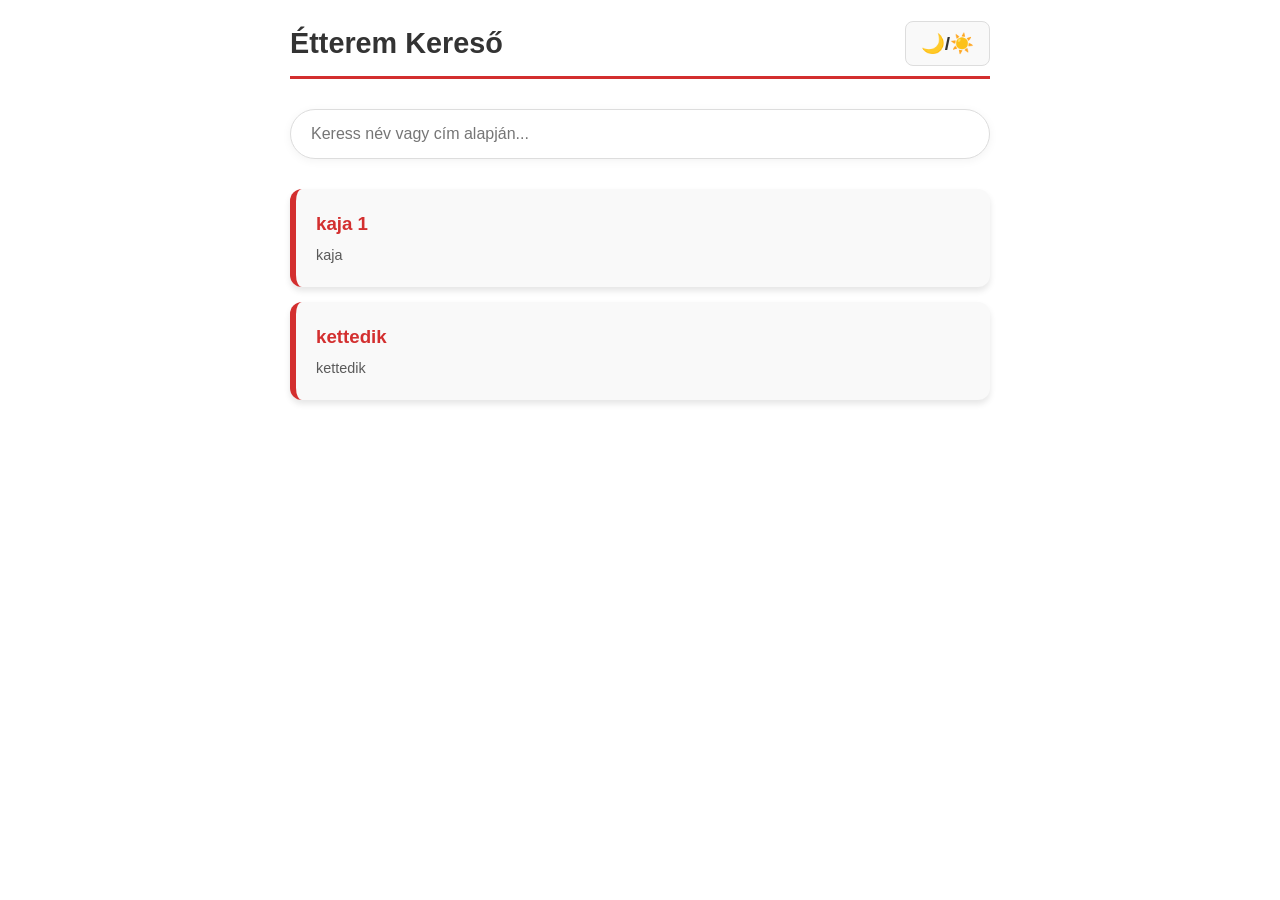
==== commit 61e7a493: "Add files via upload" ====
--- a/index.html
+++ b/index.html
@@ -3,614 +3,54 @@
 <head>
     <meta charset="UTF-8">
     <meta name="viewport" content="width=device-width, initial-scale=1.0">
-    <title>Éttermek</title>
-    <style>
-
-        :root {
-            --bg: #fff8ef;
-            --bg-2: #f3e6d2;
-            --card: rgba(255, 255, 255, 0.86);
-            --card-solid: #ffffff;
-            --text: #24170f;
-            --muted: #7b6758;
-            --line: rgba(74, 48, 28, 0.14);
-            --brand: #e85d2a;
-            --brand-2: #ffb000;
-            --brand-dark: #9f3518;
-            --good: #218c5a;
-            --bad: #ce3d35;
-            --warning: #f6c14b;
-            --shadow: 0 18px 50px rgba(65, 38, 15, 0.13);
-            --shadow-soft: 0 10px 30px rgba(65, 38, 15, 0.09);
-            --radius: 22px;
-            --radius-sm: 14px;
-        }
-
-        * {
-            margin: 0;
-            padding: 0;
-            box-sizing: border-box;
-        }
-
-        html {
-            scroll-behavior: smooth;
-        }
-
-        body {
-            min-height: 100vh;
-            font-family: Inter, ui-sans-serif, system-ui, -apple-system, BlinkMacSystemFont, 'Segoe UI', sans-serif;
-            background:
-                radial-gradient(circle at 12% 0%, rgba(255, 176, 0, 0.28), transparent 34%),
-                radial-gradient(circle at 92% 8%, rgba(232, 93, 42, 0.20), transparent 30%),
-                linear-gradient(145deg, var(--bg), var(--bg-2));
-            color: var(--text);
-            transition: background-color 0.25s ease, color 0.25s ease;
-        }
-
-        body.dark-mode {
-            --bg: #11100f;
-            --bg-2: #201812;
-            --card: rgba(33, 28, 24, 0.86);
-            --card-solid: #211c18;
-            --text: #fff4e6;
-            --muted: #c4ad96;
-            --line: rgba(255, 244, 230, 0.14);
-            --brand: #ff7443;
-            --brand-2: #ffc24d;
-            --brand-dark: #ff8a5b;
-            --good: #4ec783;
-            --bad: #ff6b5f;
-            --warning: #f6c14b;
-            background:
-                radial-gradient(circle at 12% 0%, rgba(255, 176, 0, 0.13), transparent 34%),
-                radial-gradient(circle at 92% 8%, rgba(232, 93, 42, 0.16), transparent 30%),
-                linear-gradient(145deg, var(--bg), var(--bg-2));
-            color: var(--text);
-        }
-
-        body::before {
-            content: '';
-            position: fixed;
-            inset: 0;
-            pointer-events: none;
-            background-image: linear-gradient(rgba(255,255,255,0.07) 1px, transparent 1px), linear-gradient(90deg, rgba(255,255,255,0.06) 1px, transparent 1px);
-            background-size: 46px 46px;
-            mask-image: linear-gradient(to bottom, rgba(0,0,0,0.35), transparent 70%);
-        }
-
-        .container {
-            width: min(1180px, calc(100% - 32px));
-            margin: 0 auto;
-            padding: 28px 0 56px;
-            position: relative;
-        }
-
-        .header {
-            display: flex;
-            justify-content: space-between;
-            align-items: center;
-            gap: 16px;
-            margin-bottom: 24px;
-            padding: 22px;
-            border: 1px solid var(--line);
-            border-radius: calc(var(--radius) + 6px);
-            background: linear-gradient(135deg, rgba(255,255,255,0.82), rgba(255,255,255,0.48));
-            box-shadow: var(--shadow-soft);
-            backdrop-filter: blur(16px);
-        }
-
-        body.dark-mode .header {
-            background: linear-gradient(135deg, rgba(45,38,32,0.86), rgba(34,27,22,0.62));
-        }
-
-        .header h1 {
-            font-size: clamp(24px, 4vw, 40px);
-            line-height: 1.05;
-            letter-spacing: -0.045em;
-            font-weight: 900;
-        }
-
-        .button-group, .restaurant-actions {
-            display: flex;
-            gap: 10px;
-            flex-wrap: wrap;
-            justify-content: flex-end;
-        }
-
-        button, .back-btn, .dark-mode-toggle {
-            appearance: none;
-            padding: 11px 16px;
-            border: 1px solid transparent;
-            border-radius: 999px;
-            cursor: pointer;
-            font-size: 14px;
-            font-weight: 800;
-            letter-spacing: -0.01em;
-            transition: transform 0.18s ease, box-shadow 0.18s ease, background-color 0.18s ease, border-color 0.18s ease;
-            box-shadow: 0 8px 20px rgba(36, 23, 15, 0.10);
-        }
-
-        button:hover, .back-btn:hover, .dark-mode-toggle:hover {
-            transform: translateY(-1px);
-            box-shadow: 0 12px 26px rgba(36, 23, 15, 0.15);
-        }
-
-        button:active, .back-btn:active, .dark-mode-toggle:active {
-            transform: translateY(0);
-        }
-
-        .btn-primary, .back-btn {
-            background: linear-gradient(135deg, var(--brand), var(--brand-dark));
-            color: #fff;
-        }
-
-        .btn-primary:hover, .back-btn:hover,
-        body.dark-mode .btn-primary:hover, body.dark-mode .back-btn:hover {
-            background: linear-gradient(135deg, var(--brand-dark), var(--brand));
-        }
-
-        .btn-success, .btn-view {
-            background: linear-gradient(135deg, var(--good), #146a42);
-            color: #fff;
-        }
-
-        .btn-success:hover, .btn-view:hover,
-        body.dark-mode .btn-success:hover, body.dark-mode .btn-view:hover {
-            background: linear-gradient(135deg, #146a42, var(--good));
-        }
-
-        .btn-danger {
-            background: linear-gradient(135deg, var(--bad), #96241f);
-            color: #fff;
-        }
-
-        .btn-danger:hover, body.dark-mode .btn-danger:hover {
-            background: linear-gradient(135deg, #96241f, var(--bad));
-        }
-
-        .btn-warning, .dark-mode-toggle {
-            background: rgba(255, 255, 255, 0.72);
-            color: var(--text);
-            border-color: var(--line);
-        }
-
-        .btn-warning:hover, .dark-mode-toggle:hover,
-        body.dark-mode .btn-warning:hover, body.dark-mode .dark-mode-toggle:hover {
-            background: rgba(255, 194, 77, 0.22);
-            color: var(--text);
-        }
-
-        body.dark-mode .btn-warning, body.dark-mode .dark-mode-toggle {
-            background: rgba(255, 255, 255, 0.08);
-            color: var(--text);
-            border-color: var(--line);
-        }
-
-        .search-container {
-            margin-bottom: 24px;
-        }
-
-        .search-input,
-        input[type="text"],
-        input[type="email"],
-        input[type="tel"],
-        textarea {
-            width: 100%;
-            padding: 15px 17px;
-            border: 1px solid var(--line);
-            border-radius: var(--radius-sm);
-            background: rgba(255, 255, 255, 0.82);
-            color: var(--text);
-            font-family: inherit;
-            font-size: 15px;
-            outline: none;
-            transition: border-color 0.18s ease, box-shadow 0.18s ease, background 0.18s ease;
-            box-shadow: inset 0 1px 0 rgba(255,255,255,0.7);
-        }
-
-        body.dark-mode .search-input,
-        body.dark-mode input[type="text"],
-        body.dark-mode input[type="email"],
-        body.dark-mode input[type="tel"],
-        body.dark-mode textarea {
-            background: rgba(255, 255, 255, 0.075);
-            color: var(--text);
-            border-color: var(--line);
-            box-shadow: none;
-        }
-
-        .search-input:focus,
-        input[type="text"]:focus,
-        input[type="email"]:focus,
-        input[type="tel"]:focus,
-        textarea:focus {
-            border-color: rgba(232, 93, 42, 0.72);
-            box-shadow: 0 0 0 4px rgba(232, 93, 42, 0.12);
-        }
-
-        textarea {
-            resize: vertical;
-            min-height: 150px;
-            line-height: 1.65;
-        }
-
-        .restaurants-grid {
-            display: grid;
-            grid-template-columns: repeat(auto-fill, minmax(260px, 1fr));
-            gap: 18px;
-            margin-bottom: 30px;
-        }
-
-        .restaurant-card,
-        .form-container,
-        .restaurants-list,
-        .restaurant-info,
-        .no-data,
-        .info-box {
-            border: 1px solid var(--line);
-            border-radius: var(--radius);
-            background: var(--card);
-            box-shadow: var(--shadow-soft);
-            backdrop-filter: blur(14px);
-        }
-
-        .restaurant-card {
-            overflow: hidden;
-            cursor: pointer;
-            transition: transform 0.2s ease, box-shadow 0.2s ease, border-color 0.2s ease;
-        }
-
-        .restaurant-card:hover {
-            transform: translateY(-5px);
-            box-shadow: var(--shadow);
-            border-color: rgba(232, 93, 42, 0.34);
-        }
-
-        body.dark-mode .restaurant-card,
-        body.dark-mode .form-container,
-        body.dark-mode .restaurants-list,
-        body.dark-mode .restaurant-info,
-        body.dark-mode .no-data,
-        body.dark-mode .info-box {
-            background: var(--card);
-            box-shadow: 0 18px 50px rgba(0, 0, 0, 0.26);
-        }
-
-        .restaurant-card-header {
-            min-height: 126px;
-            display: flex;
-            align-items: center;
-            justify-content: center;
-            text-align: center;
-            padding: 24px;
-            color: #fff;
-            background:
-                radial-gradient(circle at 20% 0%, rgba(255,255,255,0.28), transparent 32%),
-                linear-gradient(135deg, var(--brand), var(--brand-dark));
-        }
-
-        body.dark-mode .restaurant-card-header {
-            background:
-                radial-gradient(circle at 20% 0%, rgba(255,255,255,0.18), transparent 32%),
-                linear-gradient(135deg, #8a2f1a, #3a1c12);
-        }
-
-        .restaurant-card-header h3 {
-            font-size: 22px;
-            line-height: 1.1;
-            letter-spacing: -0.03em;
-            font-weight: 900;
-        }
-
-        .restaurant-card-footer {
-            padding: 16px;
-            background: rgba(255, 255, 255, 0.50);
-            border-top: 1px solid var(--line);
-            text-align: center;
-        }
-
-        body.dark-mode .restaurant-card-footer {
-            background: rgba(255, 255, 255, 0.045);
-            border-top-color: var(--line);
-        }
-
-        .btn-view {
-            width: 100%;
-        }
-
-        .form-container,
-        .restaurants-list,
-        .restaurant-info,
-        .no-data,
-        .info-box {
-            padding: 22px;
-            margin-bottom: 24px;
-        }
-
-        .form-container h2,
-        .restaurants-list h2,
-        .menu-section h2 {
-            margin-bottom: 18px;
-            font-size: 24px;
-            letter-spacing: -0.035em;
-            font-weight: 900;
-        }
-
-        .form-group {
-            margin-bottom: 15px;
-        }
-
-        label {
-            display: block;
-            margin-bottom: 7px;
-            color: var(--muted);
-            font-weight: 800;
-            font-size: 13px;
-            text-transform: uppercase;
-            letter-spacing: 0.045em;
-        }
-
-        .restaurant-item {
-            display: flex;
-            justify-content: space-between;
-            align-items: center;
-            gap: 16px;
-            padding: 16px;
-            border: 1px solid var(--line);
-            border-radius: var(--radius-sm);
-            margin-bottom: 12px;
-            background: rgba(255, 255, 255, 0.56);
-            border-left: 6px solid var(--brand);
-        }
-
-        body.dark-mode .restaurant-item {
-            background: rgba(255, 255, 255, 0.055);
-            border-left-color: var(--brand);
-        }
-
-        .restaurant-info h1 {
-            margin-bottom: 18px;
-            font-size: clamp(30px, 5vw, 48px);
-            line-height: 1;
-            letter-spacing: -0.055em;
-            font-weight: 950;
-        }
-
-        .restaurant-info h3 {
-            margin-bottom: 6px;
-            font-size: 19px;
-            letter-spacing: -0.02em;
-        }
-
-        .restaurant-info p,
-        .restaurant-info p {
-            margin-bottom: 10px;
-            color: var(--muted);
-            font-size: 15px;
-        }
-
-        .restaurant-info strong {
-            color: var(--text);
-        }
-
-        .menu-section {
-            margin-top: 22px;
-        }
-
-        .menu-section h2 {
-            padding-bottom: 12px;
-            border-bottom: 2px solid rgba(232, 93, 42, 0.35);
-        }
-
-        body.dark-mode .menu-section h2 {
-            border-bottom-color: rgba(255, 116, 67, 0.35);
-        }
-
-        .menu-content {
-            white-space: pre-wrap;
-            word-wrap: break-word;
-            line-height: 1.85;
-            padding: 18px;
-            border-radius: var(--radius-sm);
-            border: 1px solid var(--line);
-            border-left: 6px solid var(--brand);
-            background: rgba(255, 255, 255, 0.64);
-            color: var(--text);
-            font-family: ui-monospace, SFMono-Regular, Menlo, Consolas, monospace;
-            font-size: 14px;
-        }
-
-        body.dark-mode .menu-content {
-            background: rgba(255, 255, 255, 0.055);
-            border-left-color: var(--brand);
-        }
-
-        .loading,
-        .no-restaurants,
-        .no-data {
-            text-align: center;
-            padding: 38px;
-            color: var(--muted);
-            font-size: 17px;
-        }
-
-        .error {
-            padding: 15px 17px;
-            border: 1px solid rgba(206, 61, 53, 0.25);
-            border-radius: var(--radius-sm);
-            background: rgba(206, 61, 53, 0.10);
-            color: var(--bad);
-            margin-bottom: 20px;
-            font-weight: 700;
-        }
-
-        .success-message {
-            display: none;
-            padding: 14px 16px;
-            border-radius: var(--radius-sm);
-            margin-bottom: 18px;
-            background: rgba(33, 140, 90, 0.13);
-            color: var(--good);
-            border: 1px solid rgba(33, 140, 90, 0.22);
-            font-weight: 800;
-        }
-
-        .info-box {
-            color: var(--muted);
-            border-left: 6px solid var(--brand-2);
-            line-height: 1.65;
-        }
-
-        .info-box strong {
-            color: var(--text);
-        }
-
-        @media (max-width: 720px) {
-            .container {
-                width: min(100% - 22px, 1180px);
-                padding-top: 14px;
-            }
-
-            .header {
-                align-items: stretch;
-                flex-direction: column;
-                padding: 18px;
-                border-radius: 20px;
-            }
-
-            .button-group, .restaurant-actions {
-                width: 100%;
-            }
-
-            button, .back-btn, .dark-mode-toggle {
-                flex: 1;
-                padding: 12px 14px;
-            }
-
-            .restaurants-grid {
-                grid-template-columns: 1fr;
-            }
-
-            .restaurant-item {
-                align-items: stretch;
-                flex-direction: column;
-            }
-        }
-
-    </style>
+    <title>Gasztró Kalauz</title>
+    <link rel="stylesheet" href="style.css">
 </head>
 <body>
     <div class="container">
-        <div class="header">
-            <h1>🍽️ Éttermek - Siófok és környéke</h1>
-            <div class="button-group">
-                <button class="btn-warning" onclick="toggleDarkMode()" id="darkModeBtn">Világos / Sötét</button>
-            </div>
+        <header>
+            <h1>Étterem Kereső</h1>
+            <button id="theme-toggle">🌙/☀️</button>
+        </header>
+
+        <div class="search-box">
+            <input type="text" id="search" placeholder="Keress név vagy cím alapján..." onkeyup="search()">
         </div>
-
-        <div class="search-container">
-            <input type="text" id="searchInput" class="search-input" placeholder="🔍 Keresd meg az éttermet...">
-        </div>
-
-        <div id="restaurantsList" class="loading">Éttermek betöltésben...</div>
+        
+        <div id="restaurant-list" class="grid"></div>
     </div>
 
+    <script src="adatok.js"></script>
+    <script src="script.js"></script>
     <script>
-        let allRestaurants = [];
-
-        // Dark mode kezelés
-        function toggleDarkMode() {
-            document.body.classList.toggle('dark-mode');
-            localStorage.setItem('darkMode', document.body.classList.contains('dark-mode'));
-            updateDarkModeButton();
+        function display(data) {
+            const list = document.getElementById('restaurant-list');
+            list.innerHTML = '';
+            // ABC sorrendbe rendezés megjelenítés előtt
+            const sorted = [...data].sort((a, b) => a.name.localeCompare(b.name));
+            
+            sorted.forEach(r => {
+                const card = document.createElement('div');
+                card.className = 'card';
+                card.innerHTML = `
+                    <h3><a href="restaurant.html?id=${r.id}">${r.name}</a></h3>
+                    <p class="subtitle">${r.address || ''}</p>
+                `;
+                list.appendChild(card);
+            });
         }
 
-        // Dark mode gomb szöveg frissítése
-        function updateDarkModeButton() {
-            const btn = document.getElementById('darkModeBtn');
-            if (document.body.classList.contains('dark-mode')) {
-                btn.textContent = 'Világos / Sötét';
-            } else {
-                btn.textContent = 'Világos / Sötét';
-            }
+        function search() {
+            const query = document.getElementById('search').value.toLowerCase();
+            const filtered = RESTAURANT_DATA.filter(r => 
+                r.name.toLowerCase().includes(query) || 
+                (r.address && r.address.toLowerCase().includes(query))
+            );
+            display(filtered);
         }
 
-        // Dark mode betöltés indításnál
-        if (localStorage.getItem('darkMode') === 'true') {
-            document.body.classList.add('dark-mode');
-        }
-        updateDarkModeButton();
-
-        // Keresés
-        function filterRestaurants() {
-            const searchTerm = document.getElementById('searchInput').value.toLowerCase();
-            const filtered = allRestaurants.filter(restaurant =>
-                restaurant.name.toLowerCase().includes(searchTerm)
-            );
-            displayRestaurants(filtered);
-        }
-
-        // Éttermek megjelenítése
-        function displayRestaurants(restaurants) {
-            const list = document.getElementById('restaurantsList');
-
-            if (restaurants.length === 0) {
-                list.innerHTML = '<div class="no-restaurants">Nincs találat.</div>';
-                return;
-            }
-
-            let html = '<div class="restaurants-grid">';
-            restaurants.forEach(restaurant => {
-                html += `
-                    <div class="restaurant-card" onclick="goToRestaurant(${restaurant.id})">
-                        <div class="restaurant-card-header">
-                            <h3>${restaurant.name}</h3>
-                        </div>
-                        <div class="restaurant-card-footer">
-                            <button class="btn-view">Megtekintés →</button>
-                        </div>
-                    </div>
-                `;
-            });
-            html += '</div>';
-
-            list.innerHTML = html;
-        }
-
-        // Éttermek betöltése
-        async function loadRestaurants() {
-            try {
-                const response = await fetch('restaurants.json');
-                if (!response.ok) {
-                    throw new Error('restaurants.json nem található!');
-                }
-
-                allRestaurants = await response.json();
-                console.log('Betöltött éttermek:', allRestaurants);
-
-                if (!Array.isArray(allRestaurants) || allRestaurants.length === 0) {
-                    document.getElementById('restaurantsList').innerHTML = '<div class="no-restaurants">Nincs még étterem.</div>';
-                    return;
-                }
-
-                displayRestaurants(allRestaurants);
-
-            } catch (error) {
-                console.error('Hiba:', error);
-                document.getElementById('restaurantsList').innerHTML = `<div class="error">Hiba az éttermek betöltésekor: ${error.message}</div>`;
-            }
-        }
-
-        // Étterem megtekintése
-        function goToRestaurant(id) {
-            window.location.href = `restaurant.html?id=${id}`;
-        }
-
-        // Keresési mező eseménye
-        document.getElementById('searchInput').addEventListener('input', filterRestaurants);
-
-        // Oldal betöltésénél az éttermeket töltjük be
-        loadRestaurants();
+        // Indításkor betöltjük az adatokat a JS fájlból
+        display(RESTAURANT_DATA);
     </script>
 </body>
-</html>
+</html>
--- a/style.css
+++ b/style.css
@@ -0,0 +1,222 @@
+/* Színváltozók és Alapbeállítások */
+:root {
+    --bg: #ffffff;
+    --text: #333333;
+    --card: #f9f9f9;
+    --accent: #d32f2f; /* Elegáns mélyvörös */
+    --input-bg: #ffffff;
+    --border: #dddddd;
+    --dots: #888888;
+}
+
+.dark-mode {
+    --bg: #121212;
+    --text: #e0e0e0;
+    --card: #1e1e1e;
+    --accent: #ff5252; /* Élénkebb piros sötét módhoz */
+    --input-bg: #2d2d2d;
+    --border: #444444;
+    --dots: #666666;
+}
+
+* {
+    box-sizing: border-box;
+}
+
+body {
+    background-color: var(--bg);
+    color: var(--text);
+    font-family: 'Segoe UI', Roboto, Helvetica, Arial, sans-serif;
+    transition: background 0.3s, color 0.3s;
+    margin: 0;
+    padding: 20px;
+    line-height: 1.6;
+}
+
+.container {
+    max-width: 700px;
+    margin: auto;
+}
+
+/* Fejléc */
+header {
+    display: flex;
+    justify-content: space-between;
+    align-items: center;
+    border-bottom: 3px solid var(--accent);
+    margin-bottom: 30px;
+    padding-bottom: 10px;
+}
+
+header h1 {
+    margin: 0;
+    font-size: 1.8rem;
+}
+
+/* Gombok */
+button {
+    padding: 10px 15px;
+    cursor: pointer;
+    border-radius: 8px;
+    border: none;
+    background: var(--accent);
+    color: white;
+    font-weight: bold;
+    transition: opacity 0.2s;
+}
+
+button:hover {
+    opacity: 0.8;
+}
+
+#theme-toggle {
+    background: var(--card);
+    color: var(--text);
+    border: 1px solid var(--border);
+    font-size: 1.2rem;
+}
+
+/* Keresőmező (Főoldal) */
+.search-box {
+    margin-bottom: 30px;
+}
+
+.search-box input {
+    width: 100%;
+    padding: 15px 20px;
+    border-radius: 30px;
+    border: 1px solid var(--border);
+    background: var(--input-bg);
+    color: var(--text);
+    font-size: 1rem;
+    box-shadow: 0 2px 10px rgba(0,0,0,0.05);
+}
+
+/* Étterem kártyák (Főoldal) */
+.card {
+    background: var(--card);
+    padding: 20px;
+    margin: 15px 0;
+    border-radius: 12px;
+    box-shadow: 0 4px 6px rgba(0,0,0,0.1);
+    border-left: 6px solid var(--accent);
+    transition: transform 0.2s;
+}
+
+.card:hover {
+    transform: translateY(-3px);
+}
+
+.card h3 {
+    margin: 0 0 5px 0;
+}
+
+.card h3 a {
+    color: var(--accent);
+    text-decoration: none;
+}
+
+.subtitle {
+    margin: 0;
+    font-size: 0.9rem;
+    opacity: 0.8;
+}
+
+/* Információs doboz (Étterem oldal) */
+.info-box {
+    background: var(--card);
+    padding: 20px;
+    border-radius: 10px;
+    margin-bottom: 30px;
+    font-size: 0.95rem;
+}
+
+.info-box p {
+    margin: 8px 0;
+}
+
+/* Étlap stílusok */
+.menu-section h2 {
+    border-bottom: 1px solid var(--border);
+    padding-bottom: 10px;
+}
+
+.menu-category {
+    font-weight: 800;
+    font-size: 1.2rem;
+    color: var(--accent);
+    margin: 30px 0 15px 0;
+    text-transform: uppercase;
+    letter-spacing: 1px;
+}
+
+.menu-item {
+    display: flex;
+    align-items: baseline;
+    margin: 12px 0;
+    width: 100%;
+}
+
+.item-name {
+    flex-shrink: 0;
+    font-weight: 500;
+}
+
+.item-dots {
+    flex-grow: 1;
+    border-bottom: 2px dotted var(--dots);
+    margin: 0 10px;
+    height: 1px;
+    opacity: 0.5;
+}
+
+.item-price {
+    flex-shrink: 0;
+    font-weight: bold;
+    color: var(--text);
+}
+
+.simple-line {
+    margin: 5px 0;
+    font-style: italic;
+    opacity: 0.8;
+}
+
+/* Admin form elemek */
+.admin-form input, 
+.admin-form textarea {
+    width: 100%;
+    padding: 12px;
+    margin-bottom: 15px;
+    border-radius: 6px;
+    border: 1px solid var(--border);
+    background: var(--input-bg);
+    color: var(--text);
+}
+
+/* Navigáció */
+.navigation {
+    margin-top: 40px;
+    text-align: center;
+}
+
+.navigation a {
+    color: var(--accent);
+    text-decoration: none;
+    font-weight: bold;
+}
+
+/* Mobil optimalizálás */
+@media (max-width: 600px) {
+    body {
+        padding: 15px;
+    }
+    
+    header h1 {
+        font-size: 1.4rem;
+    }
+
+    .item-dots {
+        margin: 0 5px;
+    }
+}
